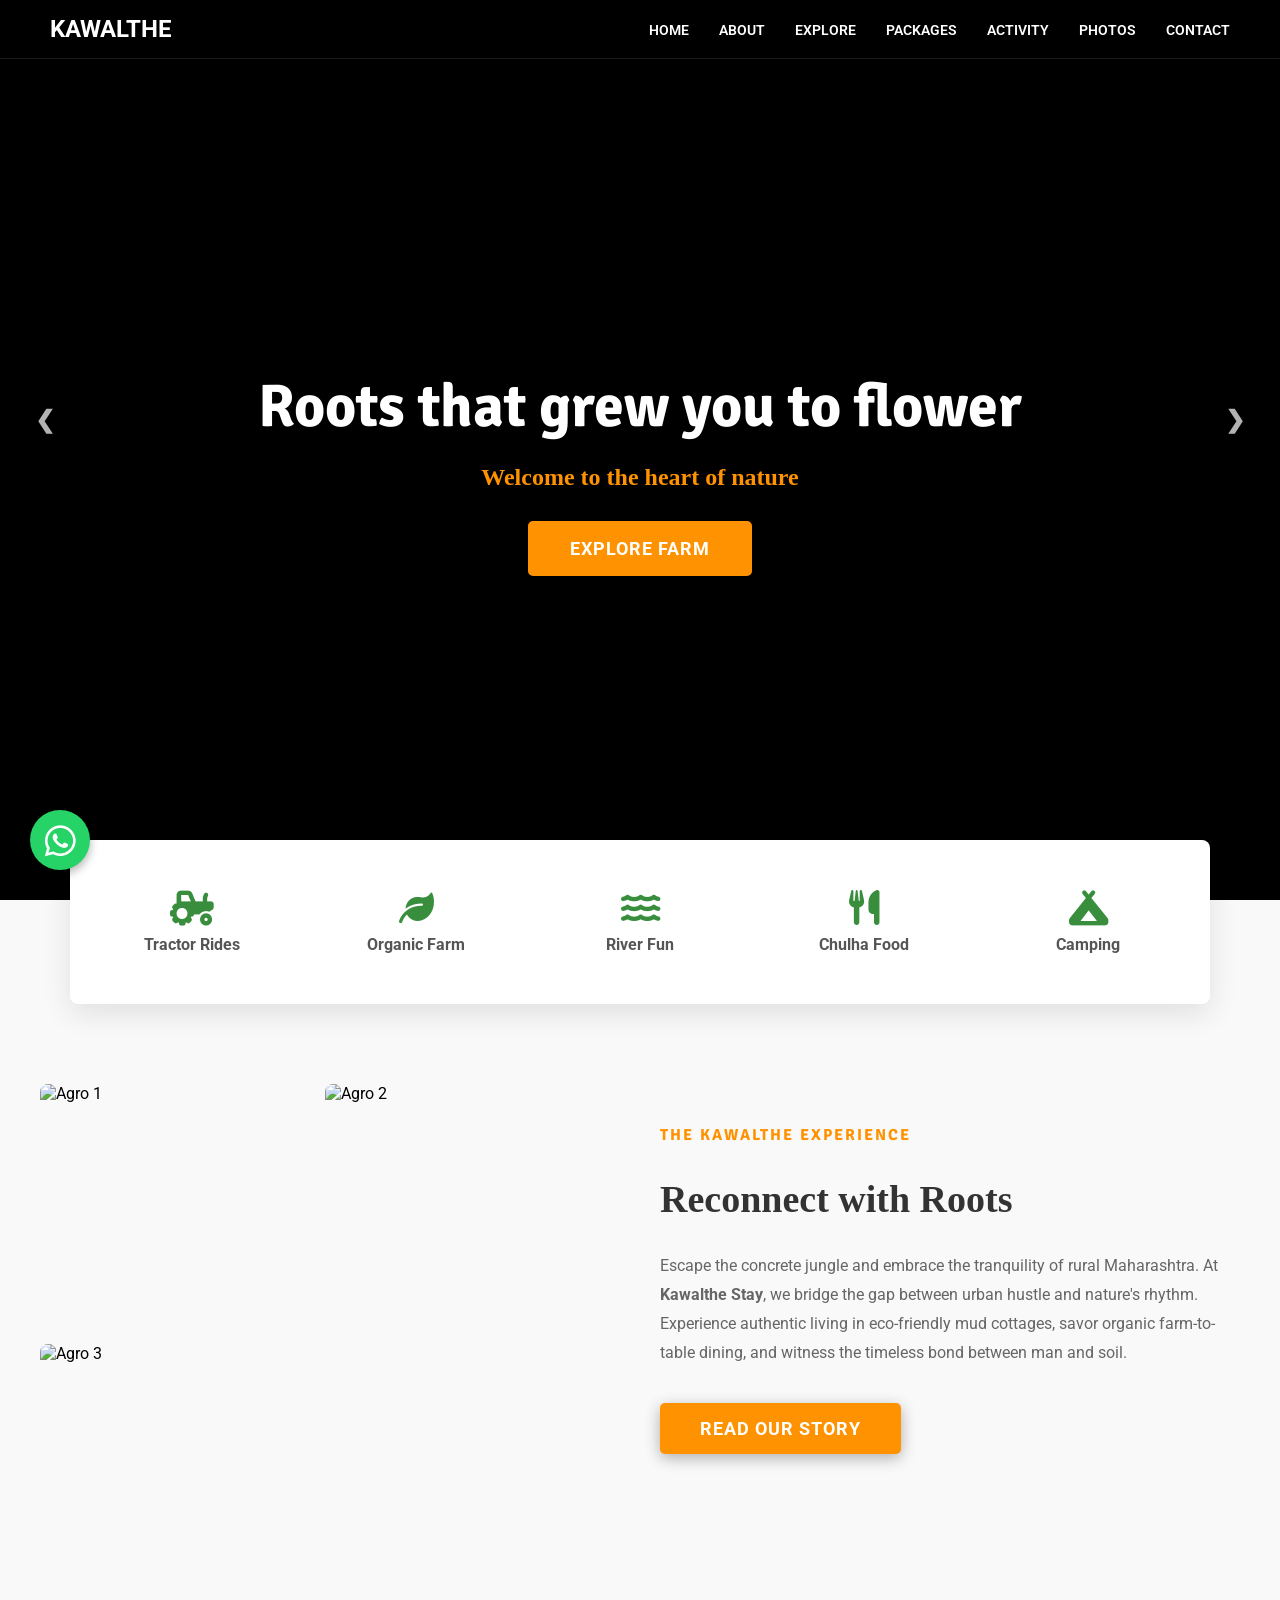
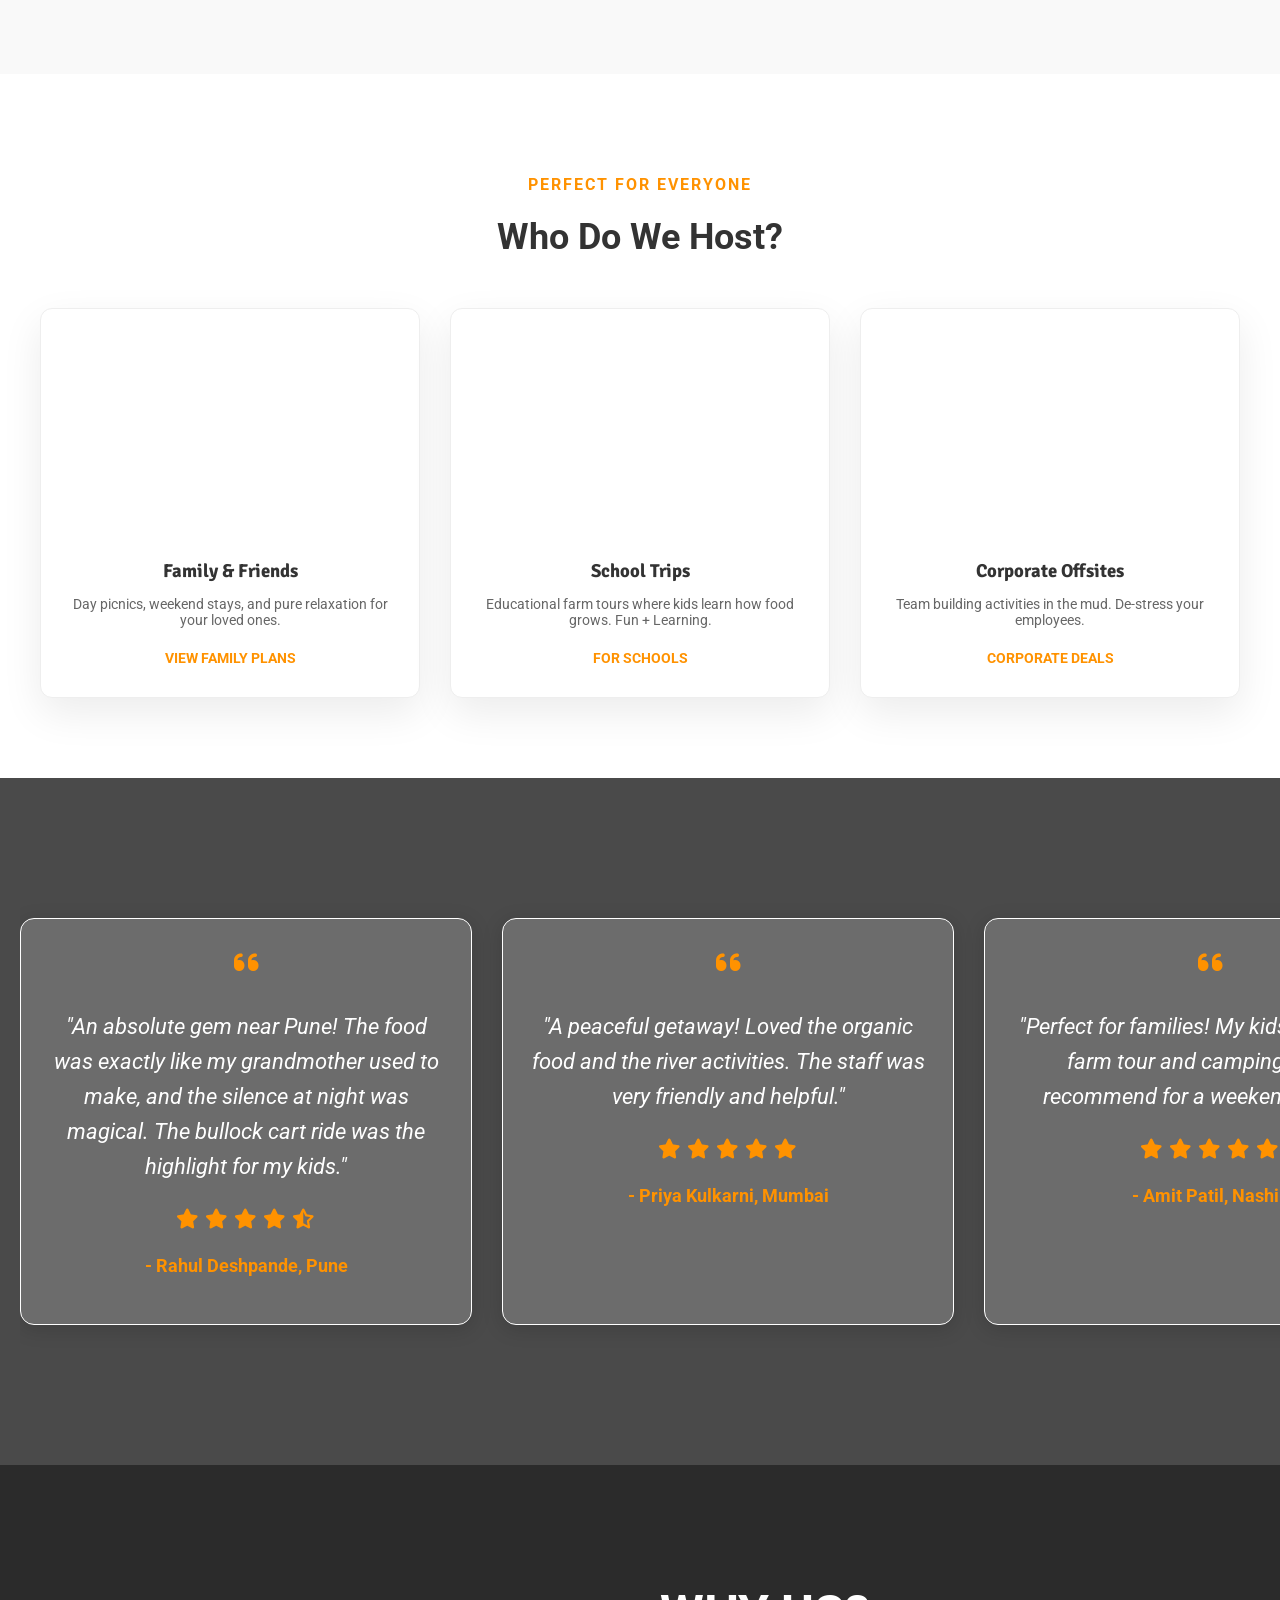
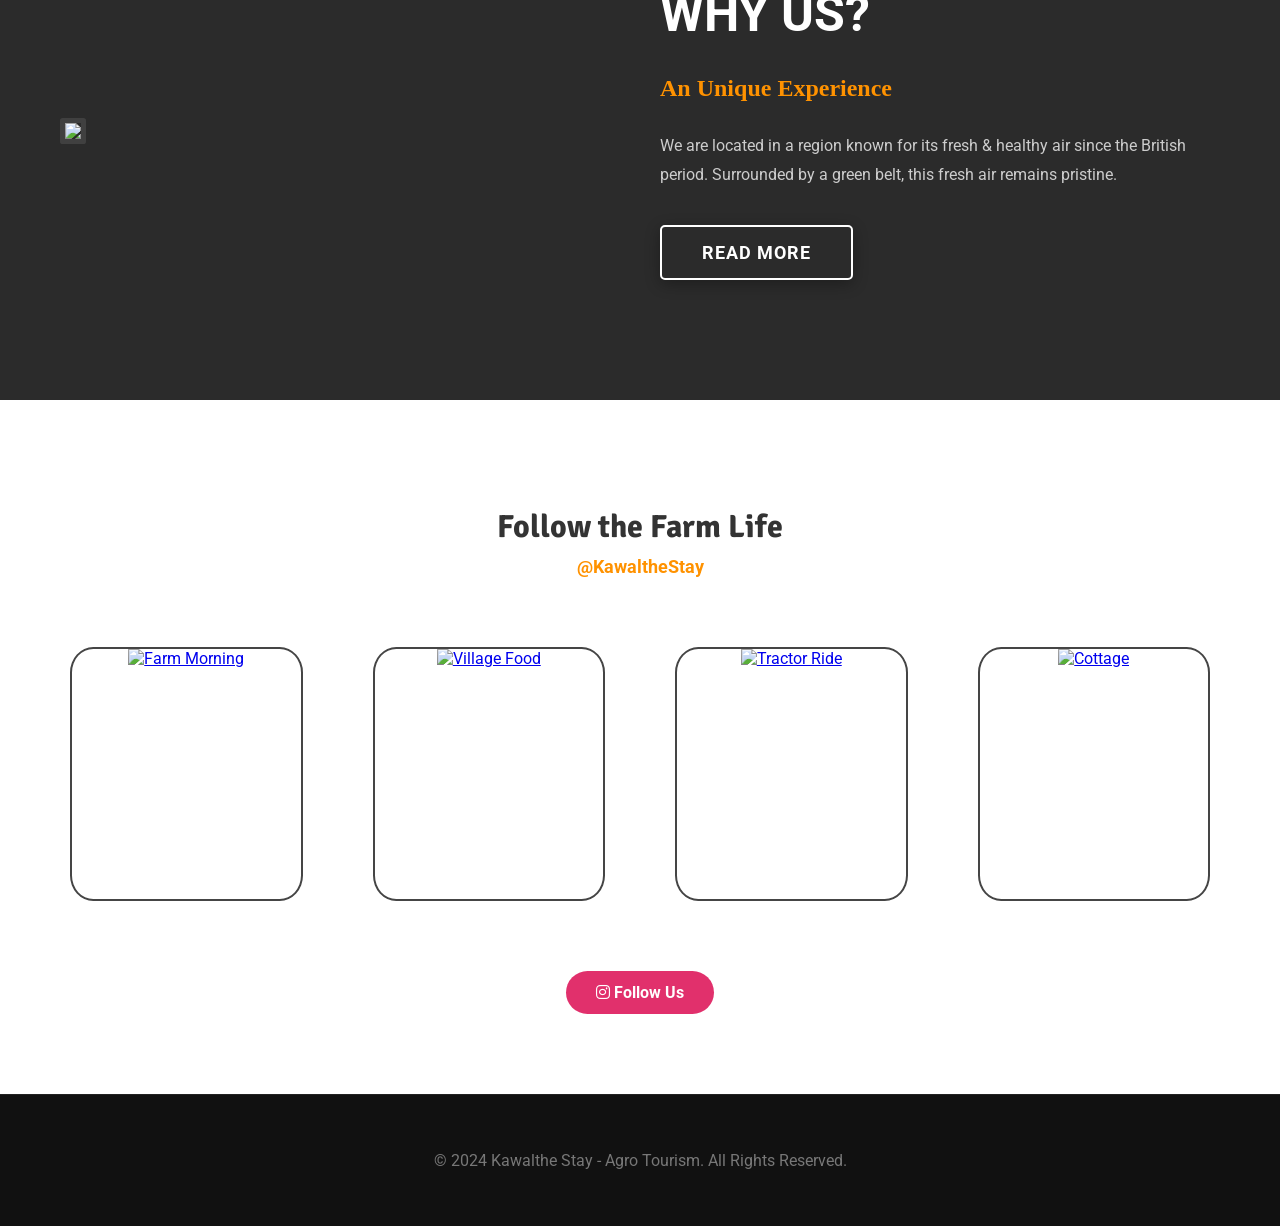
==== index.html @ 2143f7c7 "Add files via upload" ====
<!DOCTYPE html>
<html lang="en-US" class="no-js">
<head>
    <meta charset="UTF-8" />
    <meta name="viewport" content="width=device-width, initial-scale=1, maximum-scale=1, user-scalable=0">
    <title>Kawalthe Stay - Authentic Agro Tourism</title>
    
    <link href="//fonts.googleapis.com/css?family=Signika:700%7CRoboto:700%2C400&display=swap" rel="stylesheet">
    <link rel="stylesheet" href="https://cdnjs.cloudflare.com/ajax/libs/font-awesome/6.0.0/css/all.min.css">
    
    <link rel="stylesheet" href="https://cdnjs.cloudflare.com/ajax/libs/animate.css/4.1.1/animate.min.css"/>
    
    <link rel="stylesheet" href="style.css">

    <style>
        /* --- HOME PAGE SPECIFIC STYLES --- */
        body { margin: 0; padding: 0; background-color: #f9f9f9; }

        /* 1. HERO SLIDER */
        #main-slideshow {
            height: 100vh; position: relative; overflow: hidden;
        }
        .slide {
            position: absolute; top: 0; left: 0; width: 100%; height: 100%;
            background-size: cover; background-position: center;
            opacity: 0; transition: opacity 1s ease-in-out;
            display: flex; align-items: center; justify-content: center;
        }
        .slide.active { opacity: 1; }
        .slide::before {
            content: ''; position: absolute; top: 0; left: 0; width: 100%; height: 100%;
            background: rgba(0,0,0,0.35);
        }
        .slide-content {
            position: relative; z-index: 2; text-align: center; color: white; padding: 20px;
        }
        .slide-content h2 {
            font-family: 'Signika', sans-serif; font-size: 60px; margin-bottom: 10px;
            text-shadow: 0 4px 10px rgba(0,0,0,0.5); animation: fadeInUp 1s;
        }
        .slide-content p {
            font-size: 24px; margin-bottom: 30px; font-family: 'Roboto Slab', serif; color: #ff9200; font-weight: bold;
            animation: fadeInUp 1.5s;
        }
        .slider-btn {
            background: #ff9200; color: white; padding: 15px 40px; font-size: 18px;
            text-decoration: none; border-radius: 5px; font-weight: bold;
            transition: 0.3s; display: inline-block; border: 2px solid #ff9200;
        }
        .slider-btn:hover { background: transparent; color: #ff9200; }
        .prev, .next {
            position: absolute; top: 50%; transform: translateY(-50%);
            background: rgba(0,0,0,0.5); color: white; border: none;
            padding: 15px; cursor: pointer; z-index: 10; font-size: 24px; border-radius: 50%;
        }
        .prev { left: 20px; } .next { right: 20px; }

        /* 2. ACTIVITY ICON STRIP (New) */
        .activity-strip {
            background: white; padding: 40px 20px; text-align: center;
            box-shadow: 0 10px 30px rgba(0,0,0,0.1); margin-top: -60px;
            position: relative; z-index: 10; max-width: 1100px; margin-left: auto; margin-right: auto;
            border-radius: 8px; display: grid; grid-template-columns: repeat(auto-fit, minmax(150px, 1fr));
            gap: 20px;
        }
        .act-item { transition: 0.3s; padding: 10px; border-radius: 8px; }
        .act-item:hover { background: #fff4e6; transform: translateY(-5px); }
        .act-item i { font-size: 35px; color: #388E3C; margin-bottom: 10px; }
        .act-item span { display: block; font-weight: bold; color: #555; font-size: 16px; }

        /* 3. ABOUT SECTION */
        .about-section { display: flex; flex-wrap: wrap; max-width: 1200px; margin: 80px auto; gap: 40px; padding: 0 20px; }
        .about-images { flex: 1; display: grid; grid-template-columns: 1fr 1fr; gap: 10px; }
        .about-images img { width: 100%; height: 250px; object-fit: cover; border-radius: 8px; }
        .about-text { flex: 1; padding: 20px; }
        
        /* 4. WHO WE HOST */
        .host-section { background: #fff; padding: 80px 20px; text-align: center; }
        .host-grid {
            display: flex; gap: 30px; max-width: 1200px; margin: 50px auto 0;
            flex-wrap: wrap; justify-content: center;
        }
        .host-card {
            background: white; border-radius: 12px; overflow: hidden; flex: 1; min-width: 300px;
            box-shadow: 0 15px 40px rgba(0,0,0,0.08); transition: 0.3s; border: 1px solid #eee;
        }
        .host-card:hover { transform: translateY(-10px); border-color: #ff9200; }
        .host-img { height: 220px; background-size: cover; background-position: center; }
        .host-content { padding: 30px; }
        .host-content h3 { color: #333; margin: 0 0 10px; font-family: 'Signika', sans-serif; }
        .host-content p { color: #666; font-size: 14px; margin-bottom: 20px; }
        .host-btn { color: #ff9200; font-weight: bold; text-decoration: none; text-transform: uppercase; font-size: 14px; }

        /* 5. TESTIMONIALS (Uses your slide5 as background) */
        .reviews-section {
            background: url('/images/slide5.jpg') fixed center;
            background-size: cover; 
            padding: 100px 20px; text-align: center; position: relative;
        }
        .reviews-section::before {
            content: ''; position: absolute; top: 0; left: 0; width: 100%; height: 100%;
            background: rgba(0,0,0,0.7);
        }
        .reviews-scroll {
            display: flex;
            overflow-x: auto;
            gap: 30px;
            padding: 40px 0;
            width: max-content;
            scroll-behavior: smooth;
            z-index: 2;
            position: relative;
            scrollbar-width: none;
            animation: scrollX 20s linear infinite;
        }
        @keyframes scrollX {
            from {
                transform: translateX(0);
            }
            to {
                transform: translateX(-10%);
            }
            }

        .review-box {
            min-width: 350px;
            max-width: 400px;
            background: rgba(143, 143, 143, 0.499);
            border: 1px solid #ffffff;
            height: auto;
            border-radius: 14px;
            box-shadow: 0 4px 20px rgba(0,0,0,0.15);
            padding: 30px 25px;
            color: white;
            margin-bottom: 0;
            display: flex;
            flex-direction: column;
            align-items: center;
            transition: transform 0.3s;
        }
        .review-box:hover {
            transform: scale(1.05);
            background: rgba(255,255,255,0.15);
        }
        .review-text {
            font-size: 22px;
            font-style: italic;
            line-height: 1.6;
            margin-bottom: 15px;
        }
        .review-author {
            margin-top: 15px;
            font-weight: bold;
            color: #ff9200;
            font-size: 18px;
        }
        .review-stars {
            margin: 10px 0;
        }
        .review-stars i {
            color: #ff9200;
            font-size: 20px;
            margin-right: 2px;
        }
        .quote-icon {
            font-size: 28px;
            color: #ff9200;
            margin-bottom: 10px;
        }
        .insta-item {
            border-radius: 10%;
            overflow: hidden;
            margin: 30px;
            border: #454545 solid 2px;
        }

        /* FLOATING WHATSAPP */
        .whatsapp-float {
            position: fixed; bottom: 30px; left: 30px; background-color: #25D366; color: white; width: 60px; height: 60px; border-radius: 50%; text-align: center; font-size: 35px; box-shadow: 0 4px 10px rgba(0,0,0,0.3); z-index: 10000; display: flex; align-items: center; justify-content: center; text-decoration: none; transition: all 0.3s ease;
        }
        .whatsapp-float:hover { transform: scale(1.1); }

        @keyframes fadeInUp { from { opacity: 0; transform: translateY(20px); } to { opacity: 1; transform: translateY(0); } }

        /* Mobile Fixes */
        @media (max-width: 768px) {
            .slide-content h2 { font-size: 36px; }
            .activity-strip { margin-top: 0; border-radius: 0; margin-bottom: 40px;}
            .about-section { flex-direction: column-reverse; }
        }
    </style>
</head>

<body>

<div class="masthead split-header" role="banner" style="position: absolute; width: 100%; z-index: 999; background: rgba(0,0,0,0.3); border-bottom: 1px solid rgba(255,255,255,0.1);">
    <header class="header-bar" style="display: flex; justify-content: space-between; align-items: center; padding: 15px 50px; max-width: 1200px; margin: 0 auto;">
        <a href="index.html" style="font-size: 24px; font-weight: bold; color: white; text-decoration: none; text-shadow: 0 1px 2px rgba(0,0,0,0.5);">KAWALTHE</a>
        <nav class="navigation">
            <ul style="list-style:none; display:flex; gap:30px; margin:0; padding:0;">
                <li><a href="index.html" style="text-decoration:none; color:#ffffff; font-weight:600; text-transform: uppercase; font-size: 14px;">Home</a></li>
                <li><a href="about.html" style="text-decoration:none; color:#ffffff; font-weight:600; text-transform: uppercase; font-size: 14px;">About</a></li>
                <li><a href="explore.html" style="text-decoration:none; color:#ffffff; font-weight:600; text-transform: uppercase; font-size: 14px;">Explore</a></li>
                <li><a href="packages.html" style="text-decoration:none; color:#ffffff; font-weight:600; text-transform: uppercase; font-size: 14px;">Packages</a></li>
                <li><a href="activity.html" style="text-decoration:none; color:#ffffff; font-weight:600; text-transform: uppercase; font-size: 14px;">Activity</a></li>
                <li><a href="photos.html" style="text-decoration:none; color:#ffffff; font-weight:600; text-transform: uppercase; font-size: 14px;">Photos</a></li>
                <li><a href="contact.html" style="text-decoration:none; color:#ffffff; font-weight:600; text-transform: uppercase; font-size: 14px;">Contact</a></li>
            </ul>
        </nav>
    </header>
</div>

<div id="main-slideshow">
    <div class="slide active" style="background-image: url('/images/slide5.jpg');">
        <div class="slide-content">
            <h2>Roots that grew you to flower</h2>
            <p>Welcome to the heart of nature</p>
            <a href="explore.html" class="slider-btn">Explore Farm</a>
        </div>
    </div>
    <div class="slide" style="background-image: url('/images/slide2.jpg');">
        <div class="slide-content">
            <h2>Nature that dwells within you</h2>
            <p>Relax, Rejuvenate, Reboot</p>
            <a href="packages.html" class="slider-btn">View Packages</a>
        </div>
    </div>
    <div class="slide" style="background-image: url('/images/slide3.jpg');">
        <div class="slide-content">
            <h2>Authentic Village Food</h2>
            <p>Taste the soil of Maharashtra</p>
            <a href="contact.html" class="slider-btn">Book a Table</a>
        </div>
    </div>
    <button class="prev" onclick="changeSlide(-1)">&#10094;</button>
    <button class="next" onclick="changeSlide(1)">&#10095;</button>
</div>

<div class="activity-strip">
    <div class="act-item">
        <i class="fas fa-tractor"></i>
        <span>Tractor Rides</span>
    </div>
    <div class="act-item">
        <i class="fas fa-leaf"></i>
        <span>Organic Farm</span>
    </div>
    <div class="act-item">
        <i class="fas fa-water"></i>
        <span>River Fun</span>
    </div>
    <div class="act-item">
        <i class="fas fa-utensils"></i>
        <span>Chulha Food</span>
    </div>
    <div class="act-item">
        <i class="fas fa-campground"></i>
        <span>Camping</span>
    </div>
</div>

<div class="about-section">
    <div class="about-images">
        <img src="/images/slide4.jpg" alt="Agro 1">
        <img src="/images/agro2.jpg" alt="Agro 2">
        <img src="/images/agro3.JPG" style="grid-column: span 2;" alt="Agro 3">
    </div>
    <div class="about-text">
        <h4 style="color:#ff9200; font-family:'Signika',sans-serif; letter-spacing:2px; text-transform:uppercase;">The Kawalthe Experience</h4>
        <h2 style="font-size:38px; color:#333; font-family:'Roboto Slab',serif;">Reconnect with Roots</h2>
        <p style="color:#666; line-height:1.8; font-size:16px;">
            Escape the concrete jungle and embrace the tranquility of rural Maharashtra. 
            At <strong>Kawalthe Stay</strong>, we bridge the gap between urban hustle and nature's rhythm. 
            Experience authentic living in eco-friendly mud cottages, savor organic farm-to-table dining, and witness the timeless bond between man and soil.
        </p>
        <br>
        <a href="about.html" class="slider-btn" style="color:#fff; border:none;">Read Our Story</a>
    </div>
</div>

<div class="host-section">
    <h4 style="color:#ff9200; letter-spacing:2px;">PERFECT FOR EVERYONE</h4>
    <h2 style="font-size:36px; color:#333; margin-top:5px;">Who Do We Host?</h2>
    
    <div class="host-grid">
        <div class="host-card">
            <div class="host-img" style="background-image: url('/images/slide4.jpg');"></div>
            <div class="host-content">
                <h3>Family & Friends</h3>
                <p>Day picnics, weekend stays, and pure relaxation for your loved ones.</p>
                <a href="packages.html" class="host-btn">View Family Plans</a>
            </div>
        </div>
        <div class="host-card">
            <div class="host-img" style="background-image: url('/images/agro2.jpg');"></div>
            <div class="host-content">
                <h3>School Trips</h3>
                <p>Educational farm tours where kids learn how food grows. Fun + Learning.</p>
                <a href="contact.html" class="host-btn">For Schools</a>
            </div>
        </div>
        <div class="host-card">
            <div class="host-img" style="background-image: url('/images/agro3.JPG');"></div>
            <div class="host-content">
                <h3>Corporate Offsites</h3>
                <p>Team building activities in the mud. De-stress your employees.</p>
                <a href="contact.html" class="host-btn">Corporate Deals</a>
            </div>
        </div>
    </div>
</div>

<div class="reviews-section">
    <div class="reviews-scroll">
        <div class="review-box">
            <i class="fas fa-quote-left quote-icon"></i>
            <p class="review-text">"An absolute gem near Pune! The food was exactly like my grandmother used to make, and the silence at night was magical. The bullock cart ride was the highlight for my kids."</p>
            <div class="review-stars">
                <i class="fas fa-star"></i>
                <i class="fas fa-star"></i>
                <i class="fas fa-star"></i>
                <i class="fas fa-star"></i>
                <i class="fas fa-star-half-alt"></i>
            </div>
            <p class="review-author">- Rahul Deshpande, Pune</p>
        </div>
        <div class="review-box">
            <i class="fas fa-quote-left quote-icon"></i>
            <p class="review-text">"A peaceful getaway! Loved the organic food and the river activities. The staff was very friendly and helpful."</p>
            <div class="review-stars">
                <i class="fas fa-star"></i>
                <i class="fas fa-star"></i>
                <i class="fas fa-star"></i>
                <i class="fas fa-star"></i>
                <i class="fas fa-star"></i>
            </div>
            <p class="review-author">- Priya Kulkarni, Mumbai</p>
        </div>
        <div class="review-box">
            <i class="fas fa-quote-left quote-icon"></i>
            <p class="review-text">"Perfect for families! My kids enjoyed the farm tour and camping. Highly recommend for a weekend escape."</p>
            <div class="review-stars">
                <i class="fas fa-star"></i>
                <i class="fas fa-star"></i>
                <i class="fas fa-star"></i>
                <i class="fas fa-star"></i>
                <i class="fas fa-star"></i>
            </div>
            <p class="review-author">- Amit Patil, Nashik</p>
        </div>
        <div class="review-box">
            <i class="fas fa-quote-left quote-icon"></i>
            <p class="review-text">"Perfect for families! My kids enjoyed the farm tour and camping. Highly recommend for a weekend escape."</p>
            <div class="review-stars">
                <i class="fas fa-star"></i>
                <i class="fas fa-star"></i>
                <i class="fas fa-star"></i>
                <i class="fas fa-star"></i>
                <i class="fas fa-star"></i>
            </div>
            <p class="review-author">- Amit Patil, Nashik</p>
        </div>
        <div class="review-box">
            <i class="fas fa-quote-left quote-icon"></i>
            <p class="review-text">"An absolute gem near Pune! The food was exactly like my grandmother used to make, and the silence at night was magical. The bullock cart ride was the highlight for my kids."</p>
            <div class="review-stars">
                <i class="fas fa-star"></i>
                <i class="fas fa-star"></i>
                <i class="fas fa-star"></i>
                <i class="fas fa-star"></i>
                <i class="fas fa-star-half-alt"></i>
            </div>
            <p class="review-author">- Rahul Deshpande, Pune</p>
        </div>
        <div class="review-box">
            <i class="fas fa-quote-left quote-icon"></i>
            <p class="review-text">"A peaceful getaway! Loved the organic food and the river activities. The staff was very friendly and helpful."</p>
            <div class="review-stars">
                <i class="fas fa-star"></i>
                <i class="fas fa-star"></i>
                <i class="fas fa-star"></i>
                <i class="fas fa-star"></i>
                <i class="fas fa-star"></i>
            </div>
            <p class="review-author">- Priya Kulkarni, Mumbai</p>
        </div>
        <div class="review-box">
            <i class="fas fa-quote-left quote-icon"></i>
            <p class="review-text">"Perfect for families! My kids enjoyed the farm tour and camping. Highly recommend for a weekend escape."</p>
            <div class="review-stars">
                <i class="fas fa-star"></i>
                <i class="fas fa-star"></i>
                <i class="fas fa-star"></i>
                <i class="fas fa-star"></i>
                <i class="fas fa-star"></i>
            </div>
            <p class="review-author">- Amit Patil, Nashik</p>
        </div>
        <div class="review-box">
            <i class="fas fa-quote-left quote-icon"></i>
            <p class="review-text">"Perfect for families! My kids enjoyed the farm tour and camping. Highly recommend for a weekend escape."</p>
            <div class="review-stars">
                <i class="fas fa-star"></i>
                <i class="fas fa-star"></i>
                <i class="fas fa-star"></i>
                <i class="fas fa-star"></i>
                <i class="fas fa-star"></i>
            </div>
            <p class="review-author">- Amit Patil, Nashik</p>
        </div>
        
    </div>
</div>

<div style="background-color: #2b2b2b; color: white; padding: 100px 20px;">
    <div style="display:flex; flex-wrap:wrap; max-width: 1200px; margin: 0 auto; align-items: center;">
        <div style="flex: 1; min-width: 300px; padding: 20px;">
            <img src="/images/whyus.jpg" style="width: 100%; height: auto; border: 5px solid rgba(255,255,255,0.1); border-radius: 10%;">
        </div>
        <div style="flex: 1; min-width: 300px; padding: 20px 40px;">
            <h2 style="font-size: 50px; font-weight: bold; margin-bottom: 10px; margin-top: 0;">WHY US?</h2>
            <h4 style="font-family: 'Roboto Slab', serif; color: #ff9200; font-size: 24px; margin-bottom: 30px;">An Unique Experience</h4>
            <p style="color: #ccc; line-height: 1.8; font-size: 16px;">
                We are located in a region known for its fresh & healthy air since the British period. 
                Surrounded by a green belt, this fresh air remains pristine.
            </p>
            <br>
            <a href="about.html" class="slider-btn" style="background:transparent; border: 2px solid #fff;">Read More</a>
        </div>
    </div>
</div>

<div class="insta-section">
    <h2 class="insta-title">Follow the Farm Life</h2>
    <a href="https://www.instagram.com/kawalthestay" target="_blank" class="insta-handle">@KawaltheStay</a>

    <div class="insta-grid">
        <div class="insta-item">
            <a href="https://www.instagram.com/kawalthestay" target="_blank">
                <img src="/images/slide2.jpg" alt="Farm Morning">
                <div class="insta-overlay"><i class="fab fa-instagram"></i></div>
            </a>
        </div>
        
        <div class="insta-item">
            <a href="https://www.instagram.com/kawalthestay" target="_blank">
                <img src="/images/slide5.jpg" alt="Village Food">
                <div class="insta-overlay"><i class="fab fa-instagram"></i></div>
            </a>
        </div>
        
        <div class="insta-item">
            <a href="https://www.instagram.com/kawalthestay" target="_blank">
                <img src="/images/agro2.jpg" alt="Tractor Ride">
                <div class="insta-overlay"><i class="fab fa-instagram"></i></div>
            </a>
        </div>
        
        <div class="insta-item">
            <a href="https://www.instagram.com/kawalthestay" target="_blank">
                <img src="/images/agro3.JPG" alt="Cottage">
                <div class="insta-overlay"><i class="fab fa-instagram"></i></div>
            </a>
        </div>
    </div>

    <a href="https://www.instagram.com/_kawalthe_konnection_?igsh=MWkxc2trYmh1MGl2Yw==" target="_blank" class="follow-btn">
        <i class="fab fa-instagram"></i> Follow Us
    </a>
</div>
<a href="https://wa.me/919970515438?text=Hello! I want to know more about Kawalthe Stay." class="whatsapp-float" target="_blank">
    <i class="fab fa-whatsapp"></i>
</a>

<footer id="footer" style="background: #111; color: #777; padding: 40px 20px; text-align: center; border-top: 1px solid #222;">
    <p>&copy; 2024 Kawalthe Stay - Agro Tourism. All Rights Reserved.</p>
</footer>

<script>
    let currentSlide = 0;
    const slides = document.querySelectorAll('.slide');
    const totalSlides = slides.length;

    function changeSlide(direction) {
        slides[currentSlide].classList.remove('active');
        currentSlide = (currentSlide + direction + totalSlides) % totalSlides;
        slides[currentSlide].classList.add('active');
    }

    // Auto play
    setInterval(() => { changeSlide(1); }, 5000);
    
</script>

</body>
</html>
---- style.css ----
/* =========================================
   1. FONT DEFINITIONS
   ========================================= */

/* Roboto Slab - Regular */
@font-face {
  font-family: 'Roboto Slab';
  font-style: normal;
  font-weight: 400;
  src: url(https://fonts.gstatic.com/s/robotoslab/v36/BngMUXZYTXPIvIBgJJSb6ufN5qU.woff2) format('woff2');
}

/* Roboto Slab - Bold */
@font-face {
  font-family: 'Roboto Slab';
  font-style: normal;
  font-weight: 700;
  src: url(https://fonts.gstatic.com/s/robotoslab/v36/BngMUXZYTXPIvIBgJJSb6ufA5qW54A.woff2) format('woff2');
}

/* =========================================
   2. GLOBAL RESETS & BASICS
   ========================================= */
body {
    margin: 0;
    padding: 0;
    font-family: 'Roboto', sans-serif;
    overflow-x: hidden;
}

/* Hide the preloader from the original theme */
body #load {
    display: none !important;
}

/* =========================================
   3. HERO SLIDER STYLES
   ========================================= */
#main-slideshow {
    position: relative;
    width: 100%;
    height: 100vh; /* Full viewport height */
    overflow: hidden;
    background: #000;
}

.slide {
    position: absolute;
    top: 0;
    left: 0;
    width: 100%;
    height: 100%;
    opacity: 0;
    transition: opacity 1s ease-in-out;
    background-size: cover;
    background-position: center;
    background-repeat: no-repeat;
    display: flex;
    justify-content: center;
    align-items: center;
}

.slide.active {
    opacity: 1;
    z-index: 1;
}

/* Dark Overlay */
.slide::before {
    content: '';
    position: absolute;
    top: 0;
    left: 0;
    width: 100%;
    height: 100%;
    background: rgba(0, 0, 0, 0.35); /* Adjust opacity for text contrast */
}

/* Slide Content Container */
.slide-content {
    position: relative;
    z-index: 2;
    text-align: center;
    color: white;
    padding: 20px;
    max-width: 900px;
    animation: slideUp 1s ease-out;
}

/* Slide Typography */
.slide-content h2 {
    font-family: 'Signika', sans-serif;
    font-size: 70px; /* Large, bold font like the original */
    font-weight: 700;
    margin-bottom: 20px;
    color: #fff;
    text-shadow: 2px 2px 8px rgba(0,0,0,0.6);
    line-height: 1.1;
}

.slide-content p {
    font-family: 'Roboto Slab', serif;
    font-size: 24px;
    margin-bottom: 40px;
    color: #f0f0f0;
    font-weight: 400;
}

/* Slider Button (Call to Action) */
.slider-btn {
    display: inline-block;
    padding: 15px 35px;
    background-color: #ff9200; /* Theme Orange */
    color: white;
    text-decoration: none;
    border-radius: 50px;
    font-weight: bold;
    font-size: 16px;
    font-family: 'Roboto', sans-serif;
    text-transform: uppercase;
    letter-spacing: 1px;
    transition: all 0.3s ease;
    box-shadow: 0 4px 15px rgba(0,0,0,0.3);
}

.slider-btn:hover {
    background-color: #333;
    transform: translateY(-2px);
    box-shadow: 0 6px 20px rgba(0,0,0,0.4);
}

/* Navigation Arrows */
.prev, .next {
    cursor: pointer;
    position: absolute;
    top: 50%;
    width: auto;
    padding: 20px;
    margin-top: -30px;
    color: white;
    font-weight: bold;
    font-size: 40px;
    transition: 0.3s ease;
    user-select: none;
    z-index: 10;
    background: none;
    border: none;
    opacity: 0.7;
}

.next { right: 20px; }
.prev { left: 20px; }

.prev:hover, .next:hover {
    opacity: 1;
    transform: scale(1.1);
}

/* Slide Animation Keyframes */
@keyframes slideUp {
    from { transform: translateY(50px); opacity: 0; }
    to { transform: translateY(0); opacity: 1; }
}

/* =========================================
   4. SECTION STYLES (Layout Fixes)
   ========================================= */

/* About Section Spacing */
.vc_custom_1584203470235 {
    padding-top: 80px !important;
    padding-bottom: 80px !important;
}

/* Image Grid for "About Us" */
.gallery-image-grid {
    display: grid;
    grid-template-columns: repeat(auto-fit, minmax(300px, 1fr));
    gap: 15px;
}

.gallery-image-grid img {
    width: 100%;
    height: 100%;
    object-fit: cover;
    border-radius: 4px;
    display: block;
}

/* Stats Section (Years Experience, etc) */
.stats-container {
    display: flex;
    gap: 40px;
    margin-top: 30px;
}

.stat-box h3 {
    font-family: 'Roboto Slab', serif;
    font-size: 50px;
    font-weight: 700;
    margin: 0;
    color: #ff9200;
}

.stat-box p {
    margin: 5px 0 0;
    font-weight: 600;
    color: #ccc;
}

/* =========================================
   5. RESPONSIVE STYLES (Mobile)
   ========================================= */
@media screen and (max-width: 768px) {
    /* Slider Text Size Adjustment */
    .slide-content h2 { font-size: 36px; }
    .slide-content p { font-size: 18px; margin-bottom: 25px; }
    .slider-btn { padding: 12px 25px; font-size: 14px; }
    
    /* Hide Complex Header on Mobile */
    .masthead .header-bar { 
        padding: 10px 20px;
    }
    
    .navigation { display: none !important; } /* Simplify nav for mobile */
    
    /* Adjust Arrows */
    .prev, .next { padding: 10px; font-size: 30px; }
    
    /* Stack Grid Images */
    .gallery-image-grid { grid-template-columns: 1fr; }
}
/* --- INSTAGRAM FEED SECTION --- */
.insta-section {
    padding: 80px 20px; text-align: center; background: #fff;
}
.insta-title {
    font-family: 'Signika', sans-serif; font-size: 32px; margin-bottom: 10px; color: #333;
}
.insta-handle {
    font-family: 'Roboto', sans-serif; color: #ff9200; font-weight: bold; font-size: 18px; 
    text-decoration: none; display: inline-block; margin-bottom: 40px;
}
.insta-handle:hover { text-decoration: underline; }

.insta-grid {
    display: grid; 
    grid-template-columns: repeat(auto-fit, minmax(200px, 1fr)); /* Auto-responsive */
    gap: 10px; 
    max-width: 1200px; 
    margin: 0 auto;
}

.insta-item {
    position: relative; 
    height: 250px; /* Forces square-ish look */
    overflow: hidden; 
    cursor: pointer;
}

.insta-item img {
    width: 100%; 
    height: 100%; 
    object-fit: cover; 
    transition: transform 0.5s ease;
}

/* Hover Effect - Dark Overlay with Icon */
.insta-overlay {
    position: absolute; top: 0; left: 0; width: 100%; height: 100%;
    background: rgba(0,0,0,0.5);
    display: flex; align-items: center; justify-content: center;
    opacity: 0; transition: opacity 0.3s ease;
}

.insta-overlay i {
    color: white; font-size: 40px;
}

.insta-item:hover img { transform: scale(1.1); }
.insta-item:hover .insta-overlay { opacity: 1; }

.follow-btn {
    margin-top: 40px;
    background: #E1306C; /* Instagram Color */
    color: white; padding: 12px 30px; border-radius: 30px;
    text-decoration: none; font-weight: bold; display: inline-block;
    transition: 0.3s;
}
.follow-btn:hover { background: #c1275c; box-shadow: 0 5px 15px rgba(225, 48, 108, 0.4); }
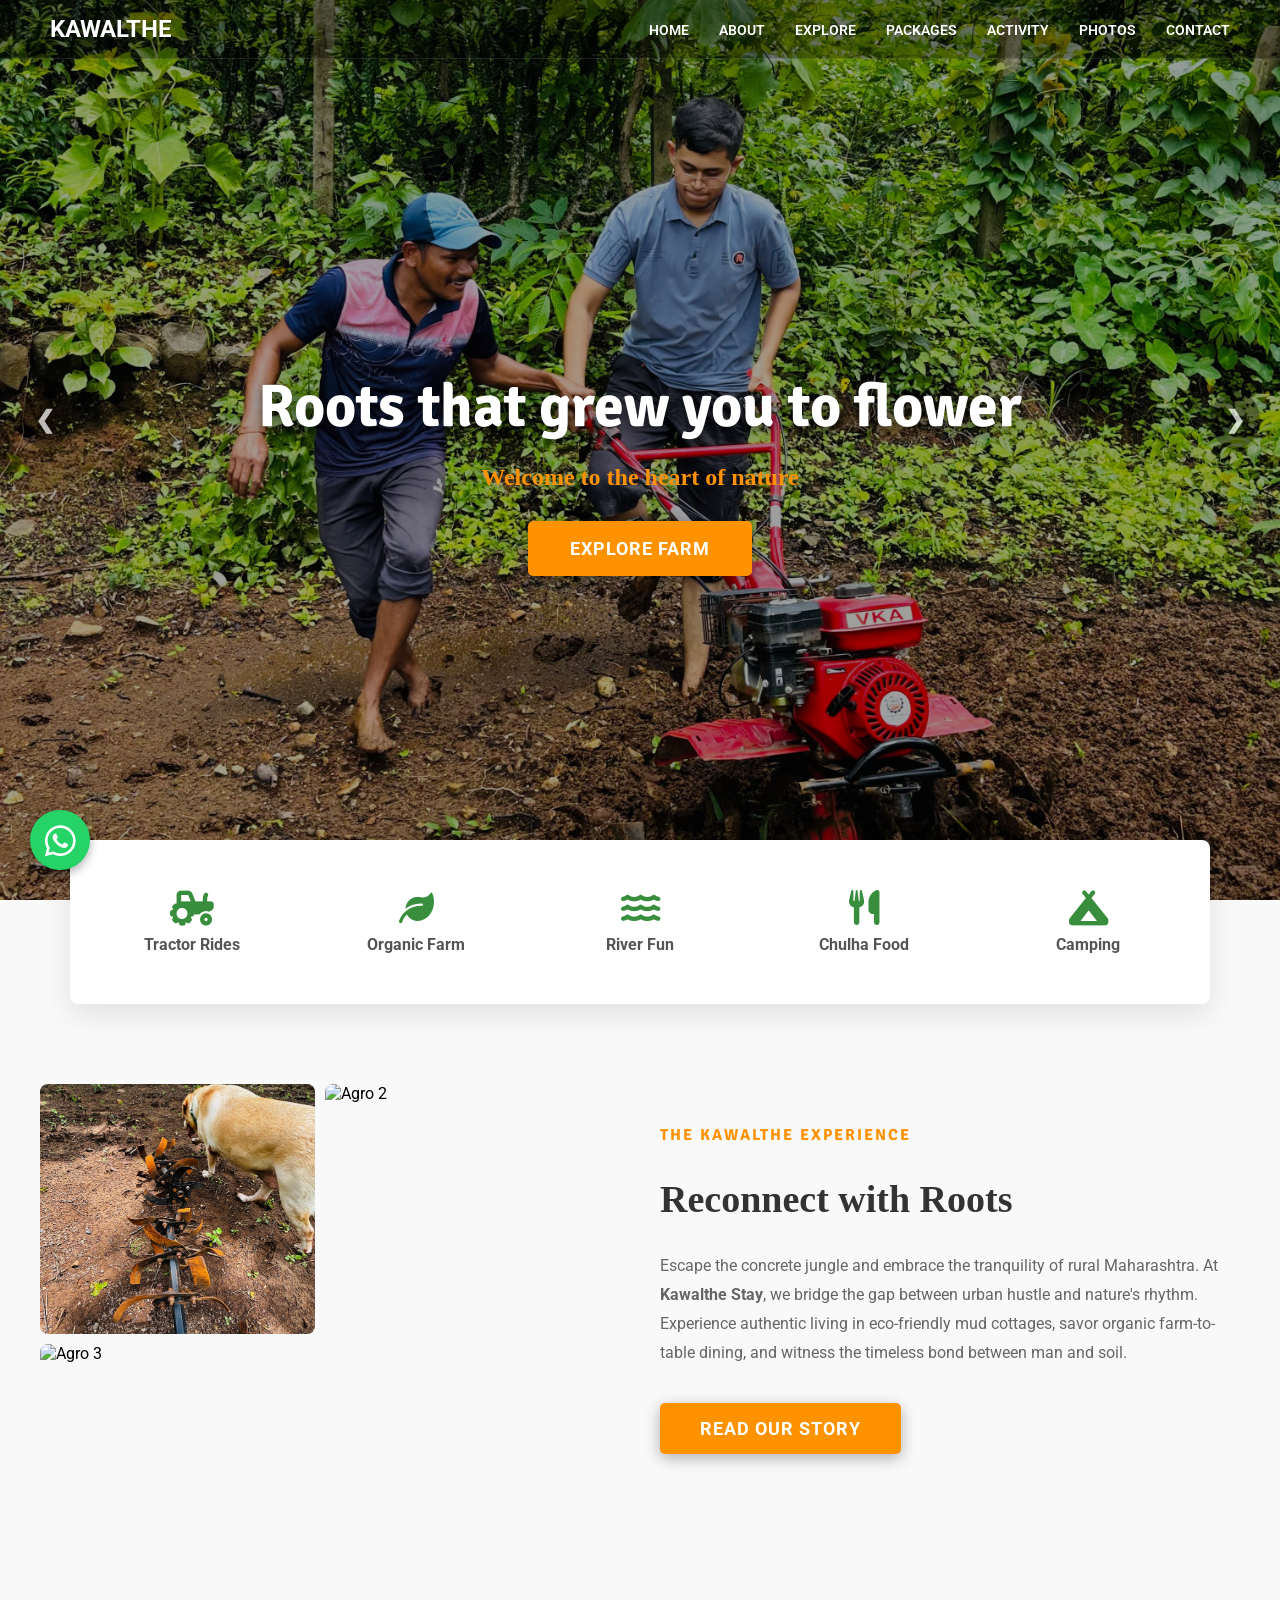
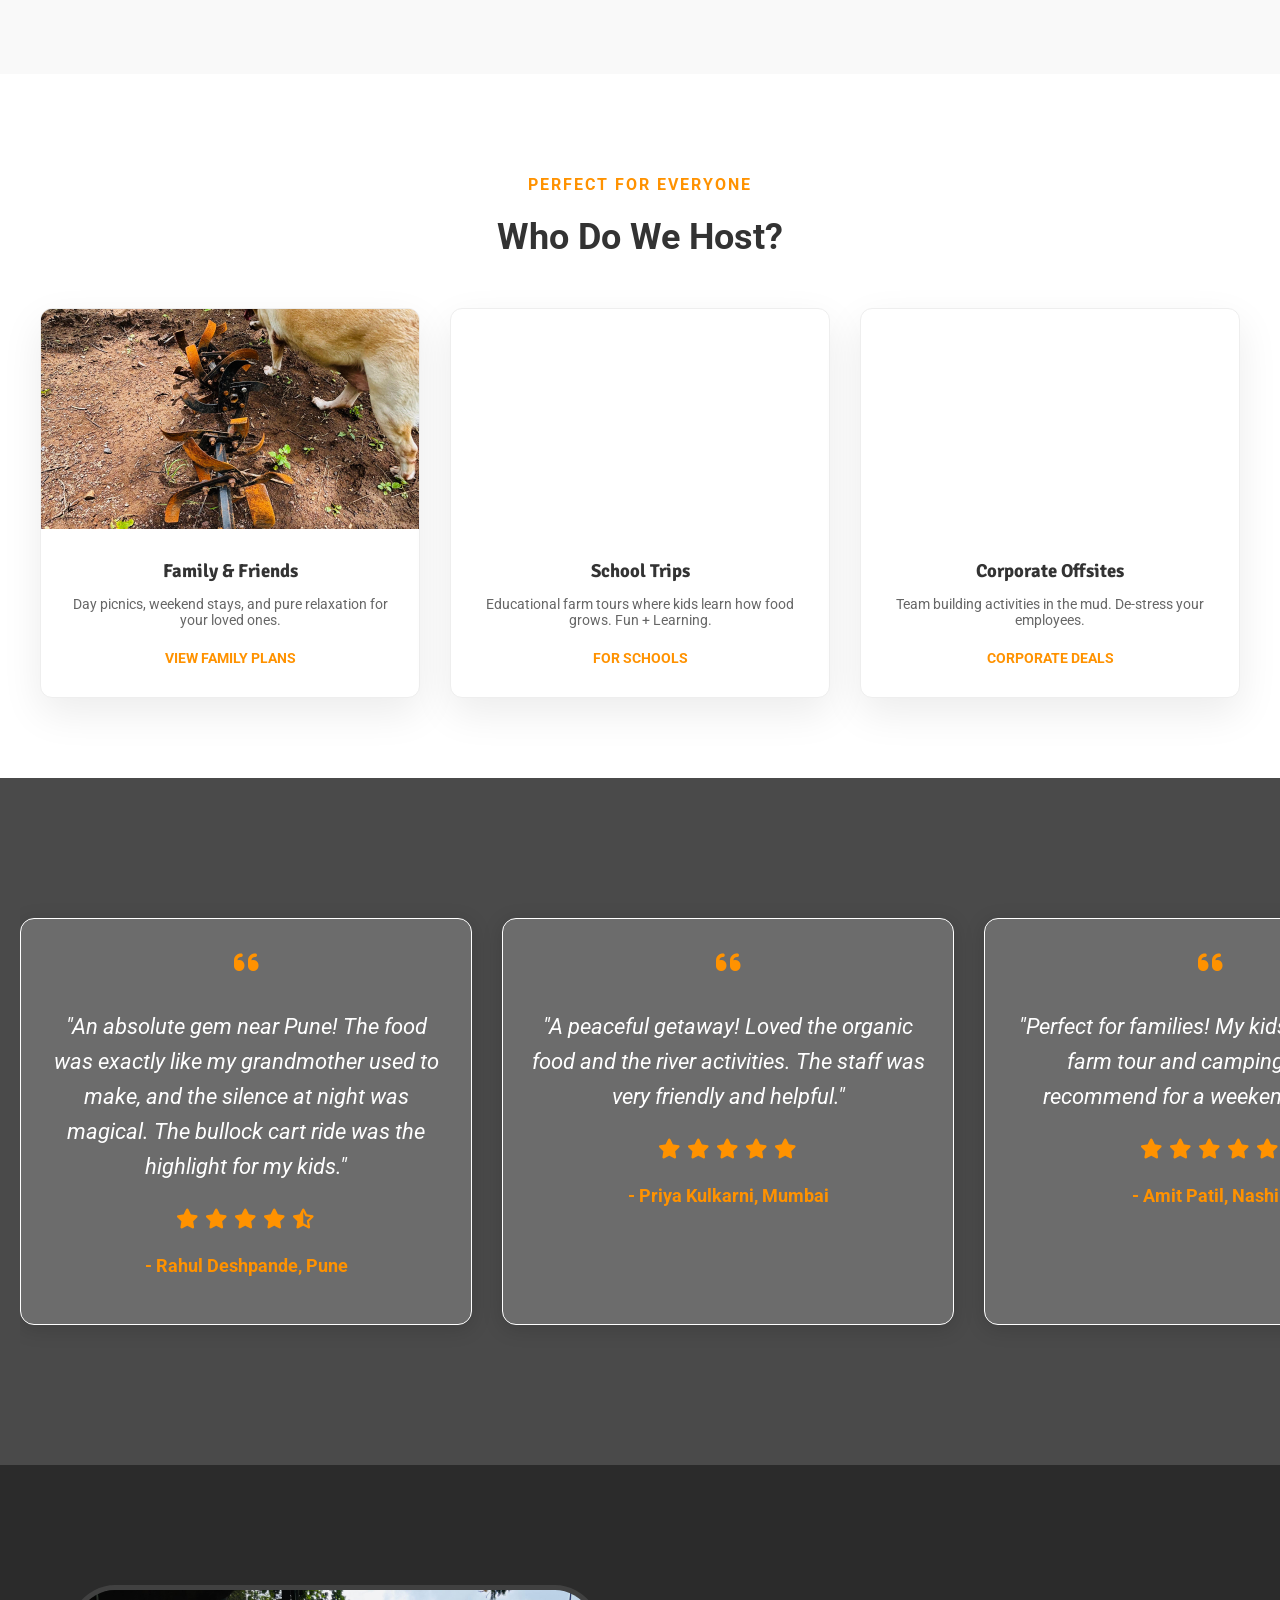
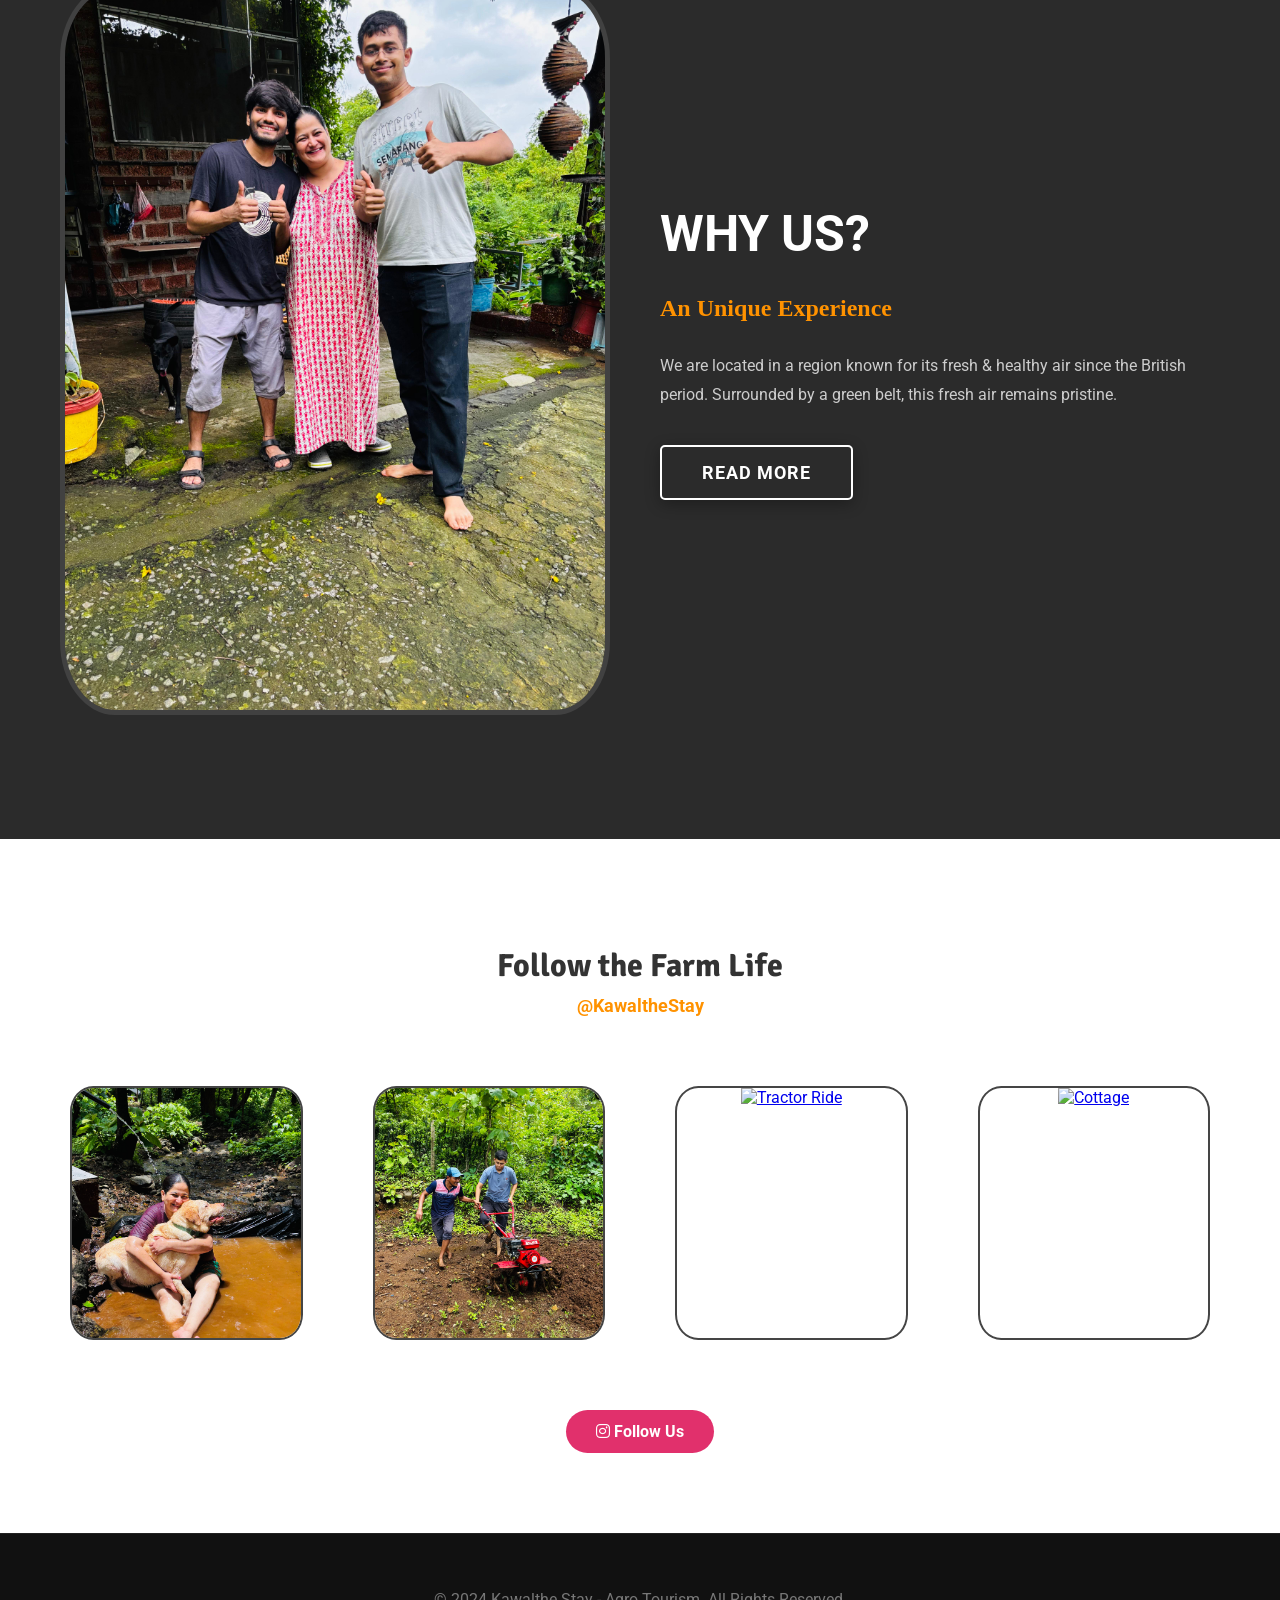
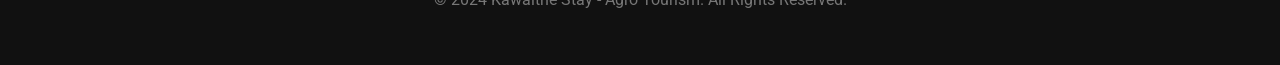
==== commit d733ecf9: "Update index.html" ====
--- a/index.html
+++ b/index.html
@@ -211,21 +211,21 @@
 </div>
 
 <div id="main-slideshow">
-    <div class="slide active" style="background-image: url('/images/slide5.jpg');">
+    <div class="slide active" style="background-image: url('images/slide5.jpg');">
         <div class="slide-content">
             <h2>Roots that grew you to flower</h2>
             <p>Welcome to the heart of nature</p>
             <a href="explore.html" class="slider-btn">Explore Farm</a>
         </div>
     </div>
-    <div class="slide" style="background-image: url('/images/slide2.jpg');">
+    <div class="slide" style="background-image: url('images/slide2.jpg');">
         <div class="slide-content">
             <h2>Nature that dwells within you</h2>
             <p>Relax, Rejuvenate, Reboot</p>
             <a href="packages.html" class="slider-btn">View Packages</a>
         </div>
     </div>
-    <div class="slide" style="background-image: url('/images/slide3.jpg');">
+    <div class="slide" style="background-image: url('images/slide3.jpg');">
         <div class="slide-content">
             <h2>Authentic Village Food</h2>
             <p>Taste the soil of Maharashtra</p>
@@ -261,9 +261,9 @@
 
 <div class="about-section">
     <div class="about-images">
-        <img src="/images/slide4.jpg" alt="Agro 1">
-        <img src="/images/agro2.jpg" alt="Agro 2">
-        <img src="/images/agro3.JPG" style="grid-column: span 2;" alt="Agro 3">
+        <img src="images/slide4.jpg" alt="Agro 1">
+        <img src="images/agro2.jpg" alt="Agro 2">
+        <img src="images/agro3.JPG" style="grid-column: span 2;" alt="Agro 3">
     </div>
     <div class="about-text">
         <h4 style="color:#ff9200; font-family:'Signika',sans-serif; letter-spacing:2px; text-transform:uppercase;">The Kawalthe Experience</h4>
@@ -284,7 +284,7 @@
     
     <div class="host-grid">
         <div class="host-card">
-            <div class="host-img" style="background-image: url('/images/slide4.jpg');"></div>
+            <div class="host-img" style="background-image: url('images/slide4.jpg');"></div>
             <div class="host-content">
                 <h3>Family & Friends</h3>
                 <p>Day picnics, weekend stays, and pure relaxation for your loved ones.</p>
@@ -292,7 +292,7 @@
             </div>
         </div>
         <div class="host-card">
-            <div class="host-img" style="background-image: url('/images/agro2.jpg');"></div>
+            <div class="host-img" style="background-image: url('images/agro2.jpg');"></div>
             <div class="host-content">
                 <h3>School Trips</h3>
                 <p>Educational farm tours where kids learn how food grows. Fun + Learning.</p>
@@ -300,7 +300,7 @@
             </div>
         </div>
         <div class="host-card">
-            <div class="host-img" style="background-image: url('/images/agro3.JPG');"></div>
+            <div class="host-img" style="background-image: url('images/agro3.JPG');"></div>
             <div class="host-content">
                 <h3>Corporate Offsites</h3>
                 <p>Team building activities in the mud. De-stress your employees.</p>
@@ -493,4 +493,5 @@
 </script>
 
 </body>
-</html>+
+</html>
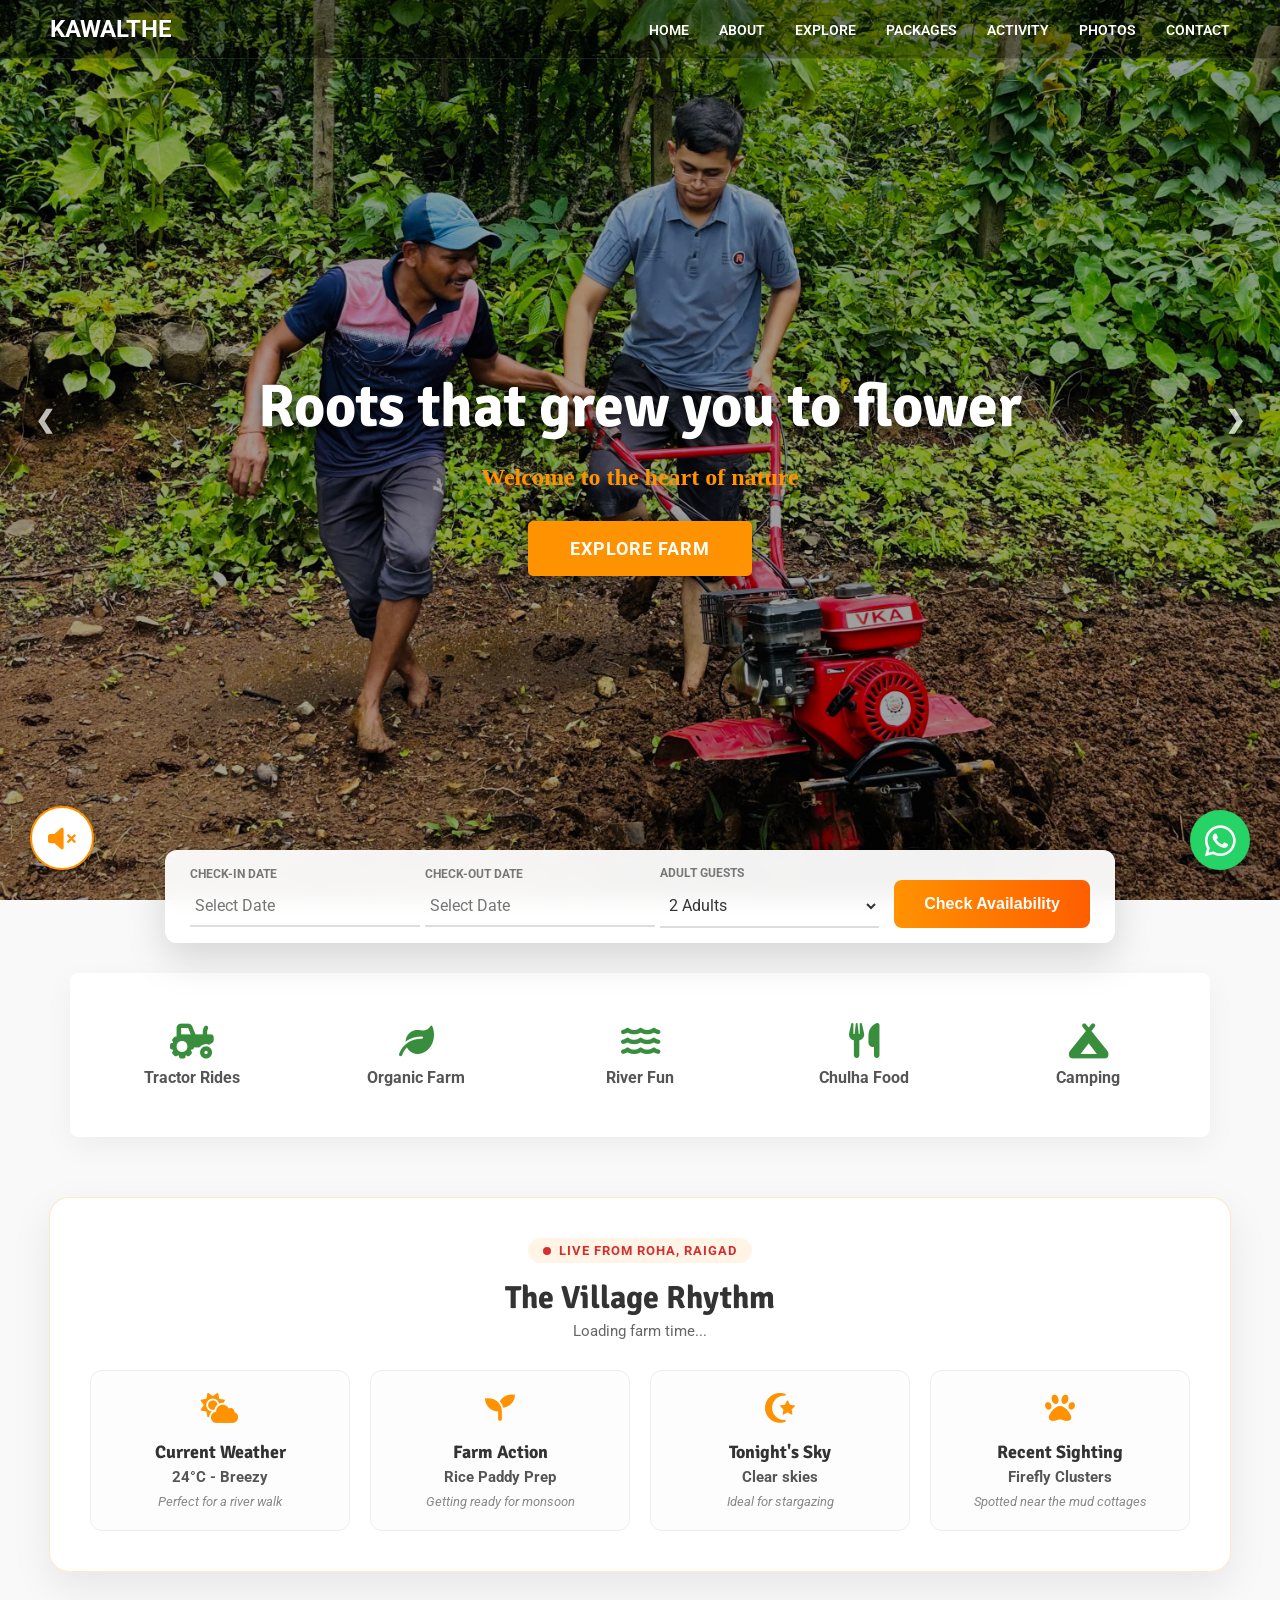
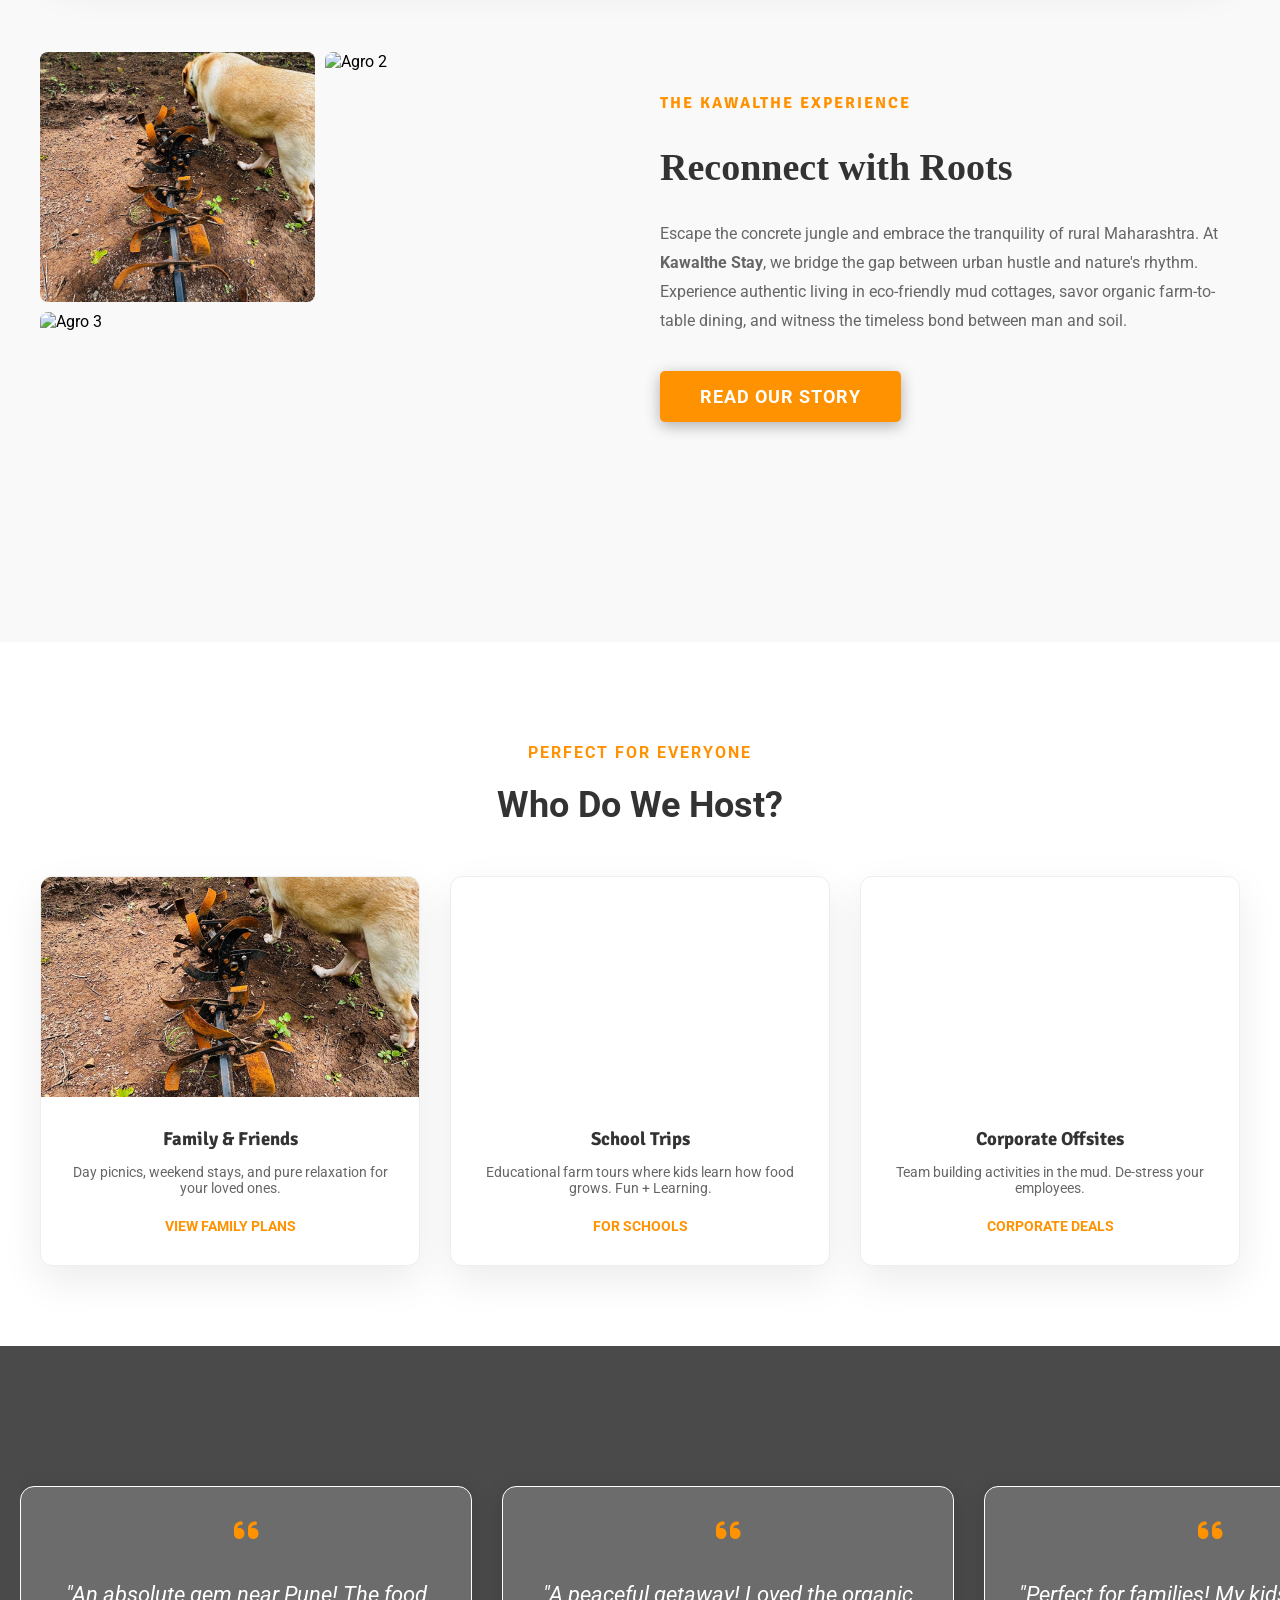
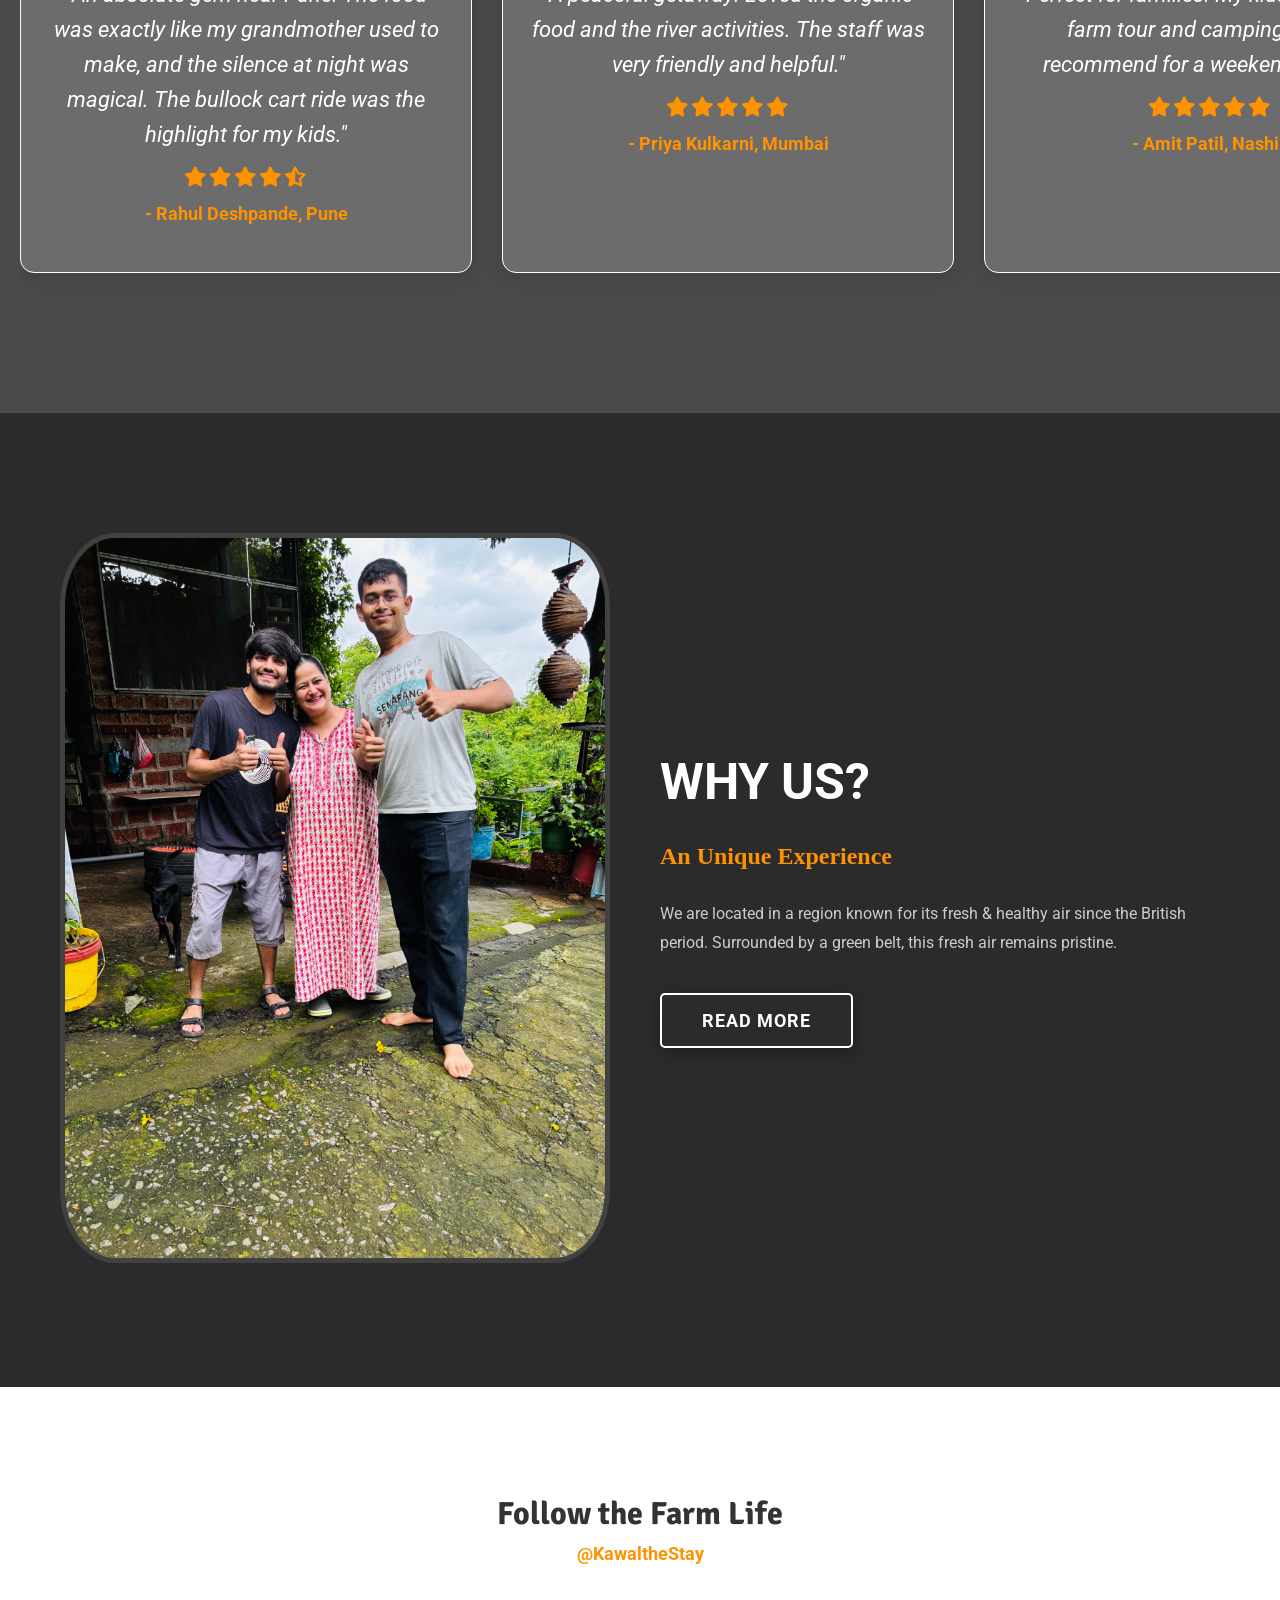
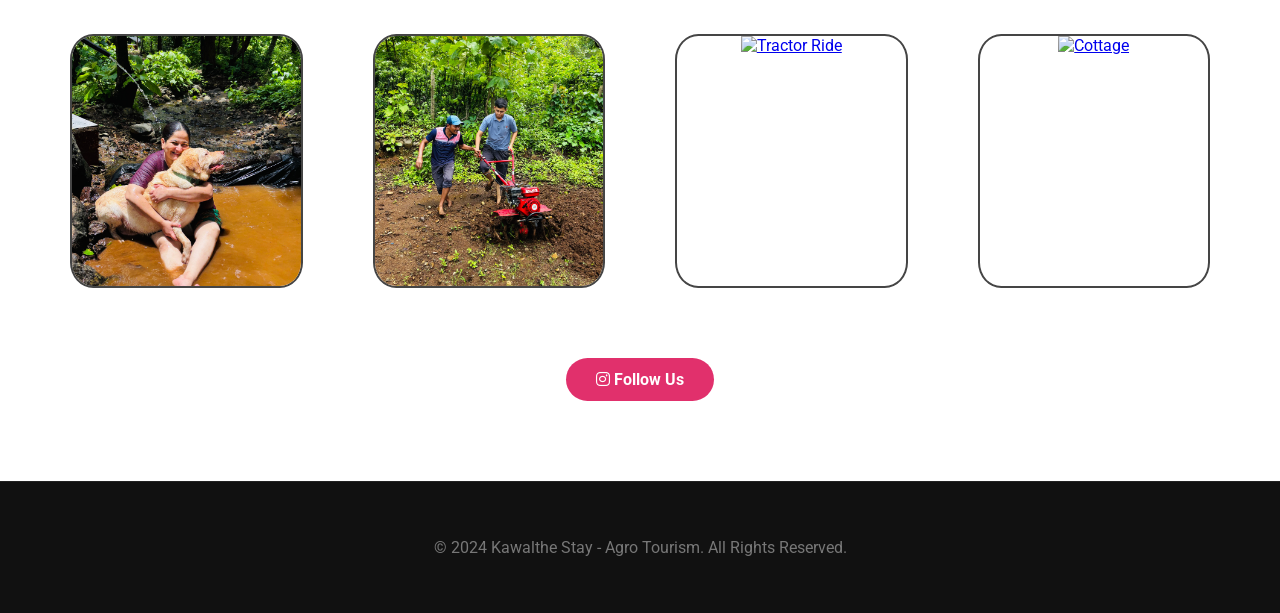
==== commit a3374247: "Add files via upload" ====
--- a/index.html
+++ b/index.html
@@ -7,8 +7,11 @@
     
     <link href="//fonts.googleapis.com/css?family=Signika:700%7CRoboto:700%2C400&display=swap" rel="stylesheet">
     <link rel="stylesheet" href="https://cdnjs.cloudflare.com/ajax/libs/font-awesome/6.0.0/css/all.min.css">
+    <link rel="stylesheet" href="https://cdnjs.cloudflare.com/ajax/libs/animate.css/4.1.1/animate.min.css"/>
     
-    <link rel="stylesheet" href="https://cdnjs.cloudflare.com/ajax/libs/animate.css/4.1.1/animate.min.css"/>
+    <link rel="stylesheet" href="https://cdn.jsdelivr.net/npm/flatpickr/dist/flatpickr.min.css">
+    <link rel="stylesheet" type="text/css" href="https://npmcdn.com/flatpickr/dist/themes/material_green.css">
+    <script src="https://cdn.jsdelivr.net/npm/flatpickr"></script>
     
     <link rel="stylesheet" href="style.css">
 
@@ -55,10 +58,31 @@
         }
         .prev { left: 20px; } .next { right: 20px; }
 
-        /* 2. ACTIVITY ICON STRIP (New) */
+        /* 2. QUICK KONNECTION BOOKING BAR */
+        .quick-book-bar {
+            display: flex; flex-wrap: wrap; background: rgba(255,255,255,0.95);
+            backdrop-filter: blur(10px); padding: 15px 25px; border-radius: 12px;
+            box-shadow: 0 15px 40px rgba(0,0,0,0.15); max-width: 900px; margin: -50px auto 30px;
+            position: relative; z-index: 20; justify-content: space-between; align-items: center; gap: 15px;
+        }
+        .qb-input-group { flex: 1; min-width: 150px; display: flex; flex-direction: column; }
+        .qb-input-group label { font-size: 12px; font-weight: bold; color: #777; margin-bottom: 5px; text-transform: uppercase; }
+        .quick-book-input {
+            width: 100%; padding: 10px 5px; border: none; border-bottom: 2px solid #ddd; 
+            background: transparent; font-family: 'Roboto', sans-serif; font-size: 16px; color: #333; outline: none; cursor: pointer;
+        }
+        .quick-book-input:focus { border-bottom-color: #ff9200; }
+        .quick-book-btn {
+            background: linear-gradient(to right, #ff9200, #ff5e00); color: white; border: none; 
+            padding: 15px 30px; font-weight: bold; border-radius: 8px; cursor: pointer; 
+            transition: 0.3s; font-size: 16px; margin-top: 15px; height: fit-content;
+        }
+        .quick-book-btn:hover { transform: translateY(-2px); box-shadow: 0 8px 20px rgba(255,146,0,0.3); }
+
+        /* 3. ACTIVITY ICON STRIP */
         .activity-strip {
             background: white; padding: 40px 20px; text-align: center;
-            box-shadow: 0 10px 30px rgba(0,0,0,0.1); margin-top: -60px;
+            box-shadow: 0 10px 30px rgba(0,0,0,0.05); margin-top: 20px;
             position: relative; z-index: 10; max-width: 1100px; margin-left: auto; margin-right: auto;
             border-radius: 8px; display: grid; grid-template-columns: repeat(auto-fit, minmax(150px, 1fr));
             gap: 20px;
@@ -68,22 +92,34 @@
         .act-item i { font-size: 35px; color: #388E3C; margin-bottom: 10px; }
         .act-item span { display: block; font-weight: bold; color: #555; font-size: 16px; }
 
-        /* 3. ABOUT SECTION */
+        /* 4. VILLAGE RHYTHM DASHBOARD */
+        .rhythm-dashboard {
+            background: #ffffff; border-radius: 20px; box-shadow: 0 15px 40px rgba(0,0,0,0.08);
+            max-width: 1100px; margin: 60px auto 40px; position: relative; z-index: 10;
+            padding: 40px; border: 1px solid rgba(255, 146, 0, 0.2);
+        }
+        .rhythm-header { text-align: center; margin-bottom: 30px; }
+        .live-badge { display: inline-flex; align-items: center; background: #fff4e6; color: #d32f2f; padding: 5px 15px; border-radius: 30px; font-size: 13px; font-weight: bold; letter-spacing: 1px; margin-bottom: 10px; }
+        .live-dot { width: 8px; height: 8px; background: #d32f2f; border-radius: 50%; margin-right: 8px; animation: pulse-red 1.5s infinite; }
+        @keyframes pulse-red { 0% { box-shadow: 0 0 0 0 rgba(211, 47, 47, 0.7); } 70% { box-shadow: 0 0 0 10px rgba(211, 47, 47, 0); } 100% { box-shadow: 0 0 0 0 rgba(211, 47, 47, 0); } }
+        .rhythm-grid { display: grid; grid-template-columns: repeat(auto-fit, minmax(220px, 1fr)); gap: 20px; }
+        .rhythm-card { background: #fdfdfd; border: 1px solid #eee; border-radius: 12px; padding: 20px; text-align: center; transition: 0.3s ease; }
+        .rhythm-card:hover { transform: translateY(-5px); border-color: #ff9200; box-shadow: 0 10px 20px rgba(255, 146, 0, 0.1); }
+        .rhythm-icon { font-size: 30px; color: #ff9200; margin-bottom: 15px; }
+        .rhythm-card h4 { font-family: 'Signika', sans-serif; font-size: 18px; margin: 0 0 5px; color: #333; }
+        .rhythm-card p { margin: 0 0 5px; font-weight: bold; color: #555; font-size: 15px; }
+        .rhythm-card small { color: #888; font-style: italic; }
+
+        /* 5. ABOUT SECTION */
         .about-section { display: flex; flex-wrap: wrap; max-width: 1200px; margin: 80px auto; gap: 40px; padding: 0 20px; }
         .about-images { flex: 1; display: grid; grid-template-columns: 1fr 1fr; gap: 10px; }
         .about-images img { width: 100%; height: 250px; object-fit: cover; border-radius: 8px; }
         .about-text { flex: 1; padding: 20px; }
         
-        /* 4. WHO WE HOST */
+        /* 6. WHO WE HOST */
         .host-section { background: #fff; padding: 80px 20px; text-align: center; }
-        .host-grid {
-            display: flex; gap: 30px; max-width: 1200px; margin: 50px auto 0;
-            flex-wrap: wrap; justify-content: center;
-        }
-        .host-card {
-            background: white; border-radius: 12px; overflow: hidden; flex: 1; min-width: 300px;
-            box-shadow: 0 15px 40px rgba(0,0,0,0.08); transition: 0.3s; border: 1px solid #eee;
-        }
+        .host-grid { display: flex; gap: 30px; max-width: 1200px; margin: 50px auto 0; flex-wrap: wrap; justify-content: center; }
+        .host-card { background: white; border-radius: 12px; overflow: hidden; flex: 1; min-width: 300px; box-shadow: 0 15px 40px rgba(0,0,0,0.08); transition: 0.3s; border: 1px solid #eee; }
         .host-card:hover { transform: translateY(-10px); border-color: #ff9200; }
         .host-img { height: 220px; background-size: cover; background-position: center; }
         .host-content { padding: 30px; }
@@ -91,107 +127,51 @@
         .host-content p { color: #666; font-size: 14px; margin-bottom: 20px; }
         .host-btn { color: #ff9200; font-weight: bold; text-decoration: none; text-transform: uppercase; font-size: 14px; }
 
-        /* 5. TESTIMONIALS (Uses your slide5 as background) */
-        .reviews-section {
-            background: url('/images/slide5.jpg') fixed center;
-            background-size: cover; 
-            padding: 100px 20px; text-align: center; position: relative;
-        }
-        .reviews-section::before {
-            content: ''; position: absolute; top: 0; left: 0; width: 100%; height: 100%;
-            background: rgba(0,0,0,0.7);
-        }
-        .reviews-scroll {
-            display: flex;
-            overflow-x: auto;
-            gap: 30px;
-            padding: 40px 0;
-            width: max-content;
-            scroll-behavior: smooth;
-            z-index: 2;
-            position: relative;
-            scrollbar-width: none;
-            animation: scrollX 20s linear infinite;
-        }
-        @keyframes scrollX {
-            from {
-                transform: translateX(0);
-            }
-            to {
-                transform: translateX(-10%);
-            }
-            }
-
-        .review-box {
-            min-width: 350px;
-            max-width: 400px;
-            background: rgba(143, 143, 143, 0.499);
-            border: 1px solid #ffffff;
-            height: auto;
-            border-radius: 14px;
-            box-shadow: 0 4px 20px rgba(0,0,0,0.15);
-            padding: 30px 25px;
-            color: white;
-            margin-bottom: 0;
-            display: flex;
-            flex-direction: column;
-            align-items: center;
-            transition: transform 0.3s;
-        }
-        .review-box:hover {
-            transform: scale(1.05);
-            background: rgba(255,255,255,0.15);
-        }
-        .review-text {
-            font-size: 22px;
-            font-style: italic;
-            line-height: 1.6;
-            margin-bottom: 15px;
-        }
-        .review-author {
-            margin-top: 15px;
-            font-weight: bold;
-            color: #ff9200;
-            font-size: 18px;
-        }
-        .review-stars {
-            margin: 10px 0;
-        }
-        .review-stars i {
-            color: #ff9200;
-            font-size: 20px;
-            margin-right: 2px;
-        }
-        .quote-icon {
-            font-size: 28px;
-            color: #ff9200;
-            margin-bottom: 10px;
-        }
-        .insta-item {
-            border-radius: 10%;
-            overflow: hidden;
-            margin: 30px;
-            border: #454545 solid 2px;
-        }
-
-        /* FLOATING WHATSAPP */
+        /* 7. TESTIMONIALS */
+        .reviews-section { background: url('images/slide5.jpg') fixed center; background-size: cover; padding: 100px 20px; text-align: center; position: relative; }
+        .reviews-section::before { content: ''; position: absolute; top: 0; left: 0; width: 100%; height: 100%; background: rgba(0,0,0,0.7); }
+        .reviews-scroll { display: flex; overflow-x: auto; gap: 30px; padding: 40px 0; width: max-content; scroll-behavior: smooth; z-index: 2; position: relative; scrollbar-width: none; animation: scrollX 20s linear infinite; }
+        @keyframes scrollX { from { transform: translateX(0); } to { transform: translateX(-10%); } }
+        .review-box { min-width: 350px; max-width: 400px; background: rgba(143, 143, 143, 0.499); border: 1px solid #ffffff; height: auto; border-radius: 14px; box-shadow: 0 4px 20px rgba(0,0,0,0.15); padding: 30px 25px; color: white; margin-bottom: 0; display: flex; flex-direction: column; align-items: center; transition: transform 0.3s; }
+        .review-box:hover { transform: scale(1.05); background: rgba(255,255,255,0.15); }
+        .review-text { font-size: 22px; font-style: italic; line-height: 1.6; margin-bottom: 15px; }
+        .review-author { margin-top: 15px; font-weight: bold; color: #ff9200; font-size: 18px; }
+        .review-stars i { color: #ff9200; font-size: 20px; margin-right: 2px; }
+        .quote-icon { font-size: 28px; color: #ff9200; margin-bottom: 10px; }
+        .insta-item { border-radius: 10%; overflow: hidden; margin: 30px; border: #454545 solid 2px; }
+
+        /* FLOATING ACTION BUTTONS */
         .whatsapp-float {
-            position: fixed; bottom: 30px; left: 30px; background-color: #25D366; color: white; width: 60px; height: 60px; border-radius: 50%; text-align: center; font-size: 35px; box-shadow: 0 4px 10px rgba(0,0,0,0.3); z-index: 10000; display: flex; align-items: center; justify-content: center; text-decoration: none; transition: all 0.3s ease;
+            position: fixed; bottom: 30px; right: 30px; /* MOVED TO RIGHT */
+            background-color: #25D366; color: white; width: 60px; height: 60px; border-radius: 50%; text-align: center; font-size: 35px; box-shadow: 0 4px 10px rgba(0,0,0,0.3); z-index: 10000; display: flex; align-items: center; justify-content: center; text-decoration: none; transition: all 0.3s ease;
         }
         .whatsapp-float:hover { transform: scale(1.1); }
+
+        .audio-float {
+            position: fixed; bottom: 30px; left: 30px; /* NEW: ON THE LEFT */
+            background-color: #fff; color: #ff9200; width: 60px; height: 60px; border-radius: 50%; text-align: center; font-size: 25px; box-shadow: 0 4px 15px rgba(0,0,0,0.15); z-index: 10000; display: flex; align-items: center; justify-content: center; cursor: pointer; transition: all 0.3s ease; border: 2px solid #ff9200;
+        }
+        .audio-float:hover { transform: scale(1.1); background-color: #ff9200; color: #fff; }
 
         @keyframes fadeInUp { from { opacity: 0; transform: translateY(20px); } to { opacity: 1; transform: translateY(0); } }
 
         /* Mobile Fixes */
         @media (max-width: 768px) {
             .slide-content h2 { font-size: 36px; }
-            .activity-strip { margin-top: 0; border-radius: 0; margin-bottom: 40px;}
+            .quick-book-bar { flex-direction: column; align-items: stretch; margin: -20px 20px 30px; padding: 20px; }
+            .quick-book-btn { margin-top: 0; }
             .about-section { flex-direction: column-reverse; }
+            .whatsapp-float { width: 50px; height: 50px; font-size: 28px; bottom: 20px; right: 20px; }
+            .audio-float { width: 50px; height: 50px; font-size: 20px; bottom: 20px; left: 20px; }
         }
     </style>
 </head>
 
 <body>
+
+<audio id="village-audio" loop>
+    <source src="https://cdn.pixabay.com/download/audio/2022/01/18/audio_d0a13f69d2.mp3?filename=birds-morning-112399.mp3" type="audio/mpeg">
+</audio>
 
 <div class="masthead split-header" role="banner" style="position: absolute; width: 100%; z-index: 999; background: rgba(0,0,0,0.3); border-bottom: 1px solid rgba(255,255,255,0.1);">
     <header class="header-bar" style="display: flex; justify-content: space-between; align-items: center; padding: 15px 50px; max-width: 1200px; margin: 0 auto;">
@@ -236,6 +216,28 @@
     <button class="next" onclick="changeSlide(1)">&#10095;</button>
 </div>
 
+<div class="quick-book-bar">
+    <div class="qb-input-group">
+        <label>Check-In Date</label>
+        <input type="text" id="qb-checkin" class="quick-book-input" placeholder="Select Date">
+    </div>
+    <div class="qb-input-group">
+        <label>Check-Out Date</label>
+        <input type="text" id="qb-checkout" class="quick-book-input" placeholder="Select Date">
+    </div>
+    <div class="qb-input-group">
+        <label>Adult Guests</label>
+        <select id="qb-guests" class="quick-book-input">
+            <option value="1">1 Adult</option>
+            <option value="2" selected>2 Adults</option>
+            <option value="3">3 Adults</option>
+            <option value="4">4 Adults</option>
+            <option value="5">5+ Adults (Group)</option>
+        </select>
+    </div>
+    <button class="quick-book-btn" onclick="processQuickBook()">Check Availability</button>
+</div>
+
 <div class="activity-strip">
     <div class="act-item">
         <i class="fas fa-tractor"></i>
@@ -256,6 +258,40 @@
     <div class="act-item">
         <i class="fas fa-campground"></i>
         <span>Camping</span>
+    </div>
+</div>
+
+<div class="rhythm-dashboard">
+    <div class="rhythm-header">
+        <div class="live-badge"><span class="live-dot"></span> LIVE FROM ROHA, RAIGAD</div>
+        <h2 style="font-family: 'Signika', sans-serif; font-size: 32px; margin: 5px 0 5px; color: #333;">The Village Rhythm</h2>
+        <p style="color: #666; margin: 0; font-size: 15px;" id="live-time">Loading farm time...</p>
+    </div>
+    <div class="rhythm-grid">
+        <div class="rhythm-card">
+            <div class="rhythm-icon"><i class="fas fa-cloud-sun"></i></div>
+            <h4>Current Weather</h4>
+            <p>24°C - Breezy</p>
+            <small>Perfect for a river walk</small>
+        </div>
+        <div class="rhythm-card">
+            <div class="rhythm-icon"><i class="fas fa-seedling"></i></div>
+            <h4>Farm Action</h4>
+            <p>Rice Paddy Prep</p>
+            <small>Getting ready for monsoon</small>
+        </div>
+        <div class="rhythm-card">
+            <div class="rhythm-icon"><i class="fas fa-star-and-crescent"></i></div>
+            <h4>Tonight's Sky</h4>
+            <p>Clear skies</p>
+            <small>Ideal for stargazing</small>
+        </div>
+        <div class="rhythm-card">
+            <div class="rhythm-icon"><i class="fas fa-paw"></i></div>
+            <h4>Recent Sighting</h4>
+            <p>Firefly Clusters</p>
+            <small>Spotted near the mud cottages</small>
+        </div>
     </div>
 </div>
 
@@ -316,11 +352,7 @@
             <i class="fas fa-quote-left quote-icon"></i>
             <p class="review-text">"An absolute gem near Pune! The food was exactly like my grandmother used to make, and the silence at night was magical. The bullock cart ride was the highlight for my kids."</p>
             <div class="review-stars">
-                <i class="fas fa-star"></i>
-                <i class="fas fa-star"></i>
-                <i class="fas fa-star"></i>
-                <i class="fas fa-star"></i>
-                <i class="fas fa-star-half-alt"></i>
+                <i class="fas fa-star"></i><i class="fas fa-star"></i><i class="fas fa-star"></i><i class="fas fa-star"></i><i class="fas fa-star-half-alt"></i>
             </div>
             <p class="review-author">- Rahul Deshpande, Pune</p>
         </div>
@@ -328,11 +360,7 @@
             <i class="fas fa-quote-left quote-icon"></i>
             <p class="review-text">"A peaceful getaway! Loved the organic food and the river activities. The staff was very friendly and helpful."</p>
             <div class="review-stars">
-                <i class="fas fa-star"></i>
-                <i class="fas fa-star"></i>
-                <i class="fas fa-star"></i>
-                <i class="fas fa-star"></i>
-                <i class="fas fa-star"></i>
+                <i class="fas fa-star"></i><i class="fas fa-star"></i><i class="fas fa-star"></i><i class="fas fa-star"></i><i class="fas fa-star"></i>
             </div>
             <p class="review-author">- Priya Kulkarni, Mumbai</p>
         </div>
@@ -340,82 +368,17 @@
             <i class="fas fa-quote-left quote-icon"></i>
             <p class="review-text">"Perfect for families! My kids enjoyed the farm tour and camping. Highly recommend for a weekend escape."</p>
             <div class="review-stars">
-                <i class="fas fa-star"></i>
-                <i class="fas fa-star"></i>
-                <i class="fas fa-star"></i>
-                <i class="fas fa-star"></i>
-                <i class="fas fa-star"></i>
+                <i class="fas fa-star"></i><i class="fas fa-star"></i><i class="fas fa-star"></i><i class="fas fa-star"></i><i class="fas fa-star"></i>
             </div>
             <p class="review-author">- Amit Patil, Nashik</p>
         </div>
-        <div class="review-box">
-            <i class="fas fa-quote-left quote-icon"></i>
-            <p class="review-text">"Perfect for families! My kids enjoyed the farm tour and camping. Highly recommend for a weekend escape."</p>
-            <div class="review-stars">
-                <i class="fas fa-star"></i>
-                <i class="fas fa-star"></i>
-                <i class="fas fa-star"></i>
-                <i class="fas fa-star"></i>
-                <i class="fas fa-star"></i>
-            </div>
-            <p class="review-author">- Amit Patil, Nashik</p>
-        </div>
-        <div class="review-box">
-            <i class="fas fa-quote-left quote-icon"></i>
-            <p class="review-text">"An absolute gem near Pune! The food was exactly like my grandmother used to make, and the silence at night was magical. The bullock cart ride was the highlight for my kids."</p>
-            <div class="review-stars">
-                <i class="fas fa-star"></i>
-                <i class="fas fa-star"></i>
-                <i class="fas fa-star"></i>
-                <i class="fas fa-star"></i>
-                <i class="fas fa-star-half-alt"></i>
-            </div>
-            <p class="review-author">- Rahul Deshpande, Pune</p>
-        </div>
-        <div class="review-box">
-            <i class="fas fa-quote-left quote-icon"></i>
-            <p class="review-text">"A peaceful getaway! Loved the organic food and the river activities. The staff was very friendly and helpful."</p>
-            <div class="review-stars">
-                <i class="fas fa-star"></i>
-                <i class="fas fa-star"></i>
-                <i class="fas fa-star"></i>
-                <i class="fas fa-star"></i>
-                <i class="fas fa-star"></i>
-            </div>
-            <p class="review-author">- Priya Kulkarni, Mumbai</p>
-        </div>
-        <div class="review-box">
-            <i class="fas fa-quote-left quote-icon"></i>
-            <p class="review-text">"Perfect for families! My kids enjoyed the farm tour and camping. Highly recommend for a weekend escape."</p>
-            <div class="review-stars">
-                <i class="fas fa-star"></i>
-                <i class="fas fa-star"></i>
-                <i class="fas fa-star"></i>
-                <i class="fas fa-star"></i>
-                <i class="fas fa-star"></i>
-            </div>
-            <p class="review-author">- Amit Patil, Nashik</p>
-        </div>
-        <div class="review-box">
-            <i class="fas fa-quote-left quote-icon"></i>
-            <p class="review-text">"Perfect for families! My kids enjoyed the farm tour and camping. Highly recommend for a weekend escape."</p>
-            <div class="review-stars">
-                <i class="fas fa-star"></i>
-                <i class="fas fa-star"></i>
-                <i class="fas fa-star"></i>
-                <i class="fas fa-star"></i>
-                <i class="fas fa-star"></i>
-            </div>
-            <p class="review-author">- Amit Patil, Nashik</p>
-        </div>
-        
     </div>
 </div>
 
 <div style="background-color: #2b2b2b; color: white; padding: 100px 20px;">
     <div style="display:flex; flex-wrap:wrap; max-width: 1200px; margin: 0 auto; align-items: center;">
         <div style="flex: 1; min-width: 300px; padding: 20px;">
-            <img src="/images/whyus.jpg" style="width: 100%; height: auto; border: 5px solid rgba(255,255,255,0.1); border-radius: 10%;">
+            <img src="images/whyus.jpg" style="width: 100%; height: auto; border: 5px solid rgba(255,255,255,0.1); border-radius: 10%;">
         </div>
         <div style="flex: 1; min-width: 300px; padding: 20px 40px;">
             <h2 style="font-size: 50px; font-weight: bold; margin-bottom: 10px; margin-top: 0;">WHY US?</h2>
@@ -437,28 +400,25 @@
     <div class="insta-grid">
         <div class="insta-item">
             <a href="https://www.instagram.com/kawalthestay" target="_blank">
-                <img src="/images/slide2.jpg" alt="Farm Morning">
+                <img src="images/slide2.jpg" alt="Farm Morning">
                 <div class="insta-overlay"><i class="fab fa-instagram"></i></div>
             </a>
         </div>
-        
         <div class="insta-item">
             <a href="https://www.instagram.com/kawalthestay" target="_blank">
-                <img src="/images/slide5.jpg" alt="Village Food">
+                <img src="images/slide5.jpg" alt="Village Food">
                 <div class="insta-overlay"><i class="fab fa-instagram"></i></div>
             </a>
         </div>
-        
         <div class="insta-item">
             <a href="https://www.instagram.com/kawalthestay" target="_blank">
-                <img src="/images/agro2.jpg" alt="Tractor Ride">
+                <img src="images/agro2.jpg" alt="Tractor Ride">
                 <div class="insta-overlay"><i class="fab fa-instagram"></i></div>
             </a>
         </div>
-        
         <div class="insta-item">
             <a href="https://www.instagram.com/kawalthestay" target="_blank">
-                <img src="/images/agro3.JPG" alt="Cottage">
+                <img src="images/agro3.JPG" alt="Cottage">
                 <div class="insta-overlay"><i class="fab fa-instagram"></i></div>
             </a>
         </div>
@@ -468,6 +428,11 @@
         <i class="fab fa-instagram"></i> Follow Us
     </a>
 </div>
+
+<div class="audio-float" onclick="toggleAudio()" title="Listen to the Village">
+    <i class="fas fa-volume-mute" id="audio-icon"></i>
+</div>
+
 <a href="https://wa.me/919970515438?text=Hello! I want to know more about Kawalthe Stay." class="whatsapp-float" target="_blank">
     <i class="fab fa-whatsapp"></i>
 </a>
@@ -477,6 +442,7 @@
 </footer>
 
 <script>
+    // 1. HERO SLIDER LOGIC
     let currentSlide = 0;
     const slides = document.querySelectorAll('.slide');
     const totalSlides = slides.length;
@@ -486,12 +452,65 @@
         currentSlide = (currentSlide + direction + totalSlides) % totalSlides;
         slides[currentSlide].classList.add('active');
     }
-
-    // Auto play
     setInterval(() => { changeSlide(1); }, 5000);
-    
+
+    // 2. QUICK BOOKING BAR LOGIC (Flatpickr)
+    const fpCheckin = flatpickr("#qb-checkin", {
+        minDate: "today", dateFormat: "d-m-Y",
+        onChange: function(selectedDates, dateStr) {
+            fpCheckout.set('minDate', dateStr);
+        }
+    });
+    const fpCheckout = flatpickr("#qb-checkout", {
+        minDate: "today", dateFormat: "d-m-Y"
+    });
+
+    function processQuickBook() {
+        const checkin = document.getElementById('qb-checkin').value;
+        const checkout = document.getElementById('qb-checkout').value;
+        const guests = document.getElementById('qb-guests').value;
+
+        if (!checkin || !checkout) {
+            alert("Please select both Check-In and Check-Out dates to see availability.");
+            return;
+        }
+
+        // Stores data locally so the packages page can read it later!
+        localStorage.setItem('kawalthe_checkin', checkin);
+        localStorage.setItem('kawalthe_checkout', checkout);
+        localStorage.setItem('kawalthe_guests', guests);
+
+        // Redirects user straight to the packages page
+        window.location.href = "packages.html";
+    }
+
+    // 3. VILLAGE RHYTHM LIVE TIME LOGIC
+    function updateFarmTime() {
+        const timeElement = document.getElementById('live-time');
+        const now = new Date();
+        const options = { weekday: 'long', month: 'long', day: 'numeric', hour: 'numeric', minute: '2-digit', hour12: true };
+        const timeString = now.toLocaleDateString('en-US', options);
+        timeElement.innerHTML = `<i class="far fa-clock"></i> As of ${timeString} IST`;
+    }
+    updateFarmTime();
+    setInterval(updateFarmTime, 60000);
+
+    // 4. IMMERSIVE SOUNDSCAPE AUDIO LOGIC
+    function toggleAudio() {
+        const audio = document.getElementById('village-audio');
+        const icon = document.getElementById('audio-icon');
+        
+        if (audio.paused) {
+            audio.play();
+            icon.classList.remove('fa-volume-mute');
+            icon.classList.add('fa-volume-up');
+        } else {
+            audio.pause();
+            icon.classList.remove('fa-volume-up');
+            icon.classList.add('fa-volume-mute');
+        }
+    }
 </script>
 
 </body>
-
-</html>
+</html>
